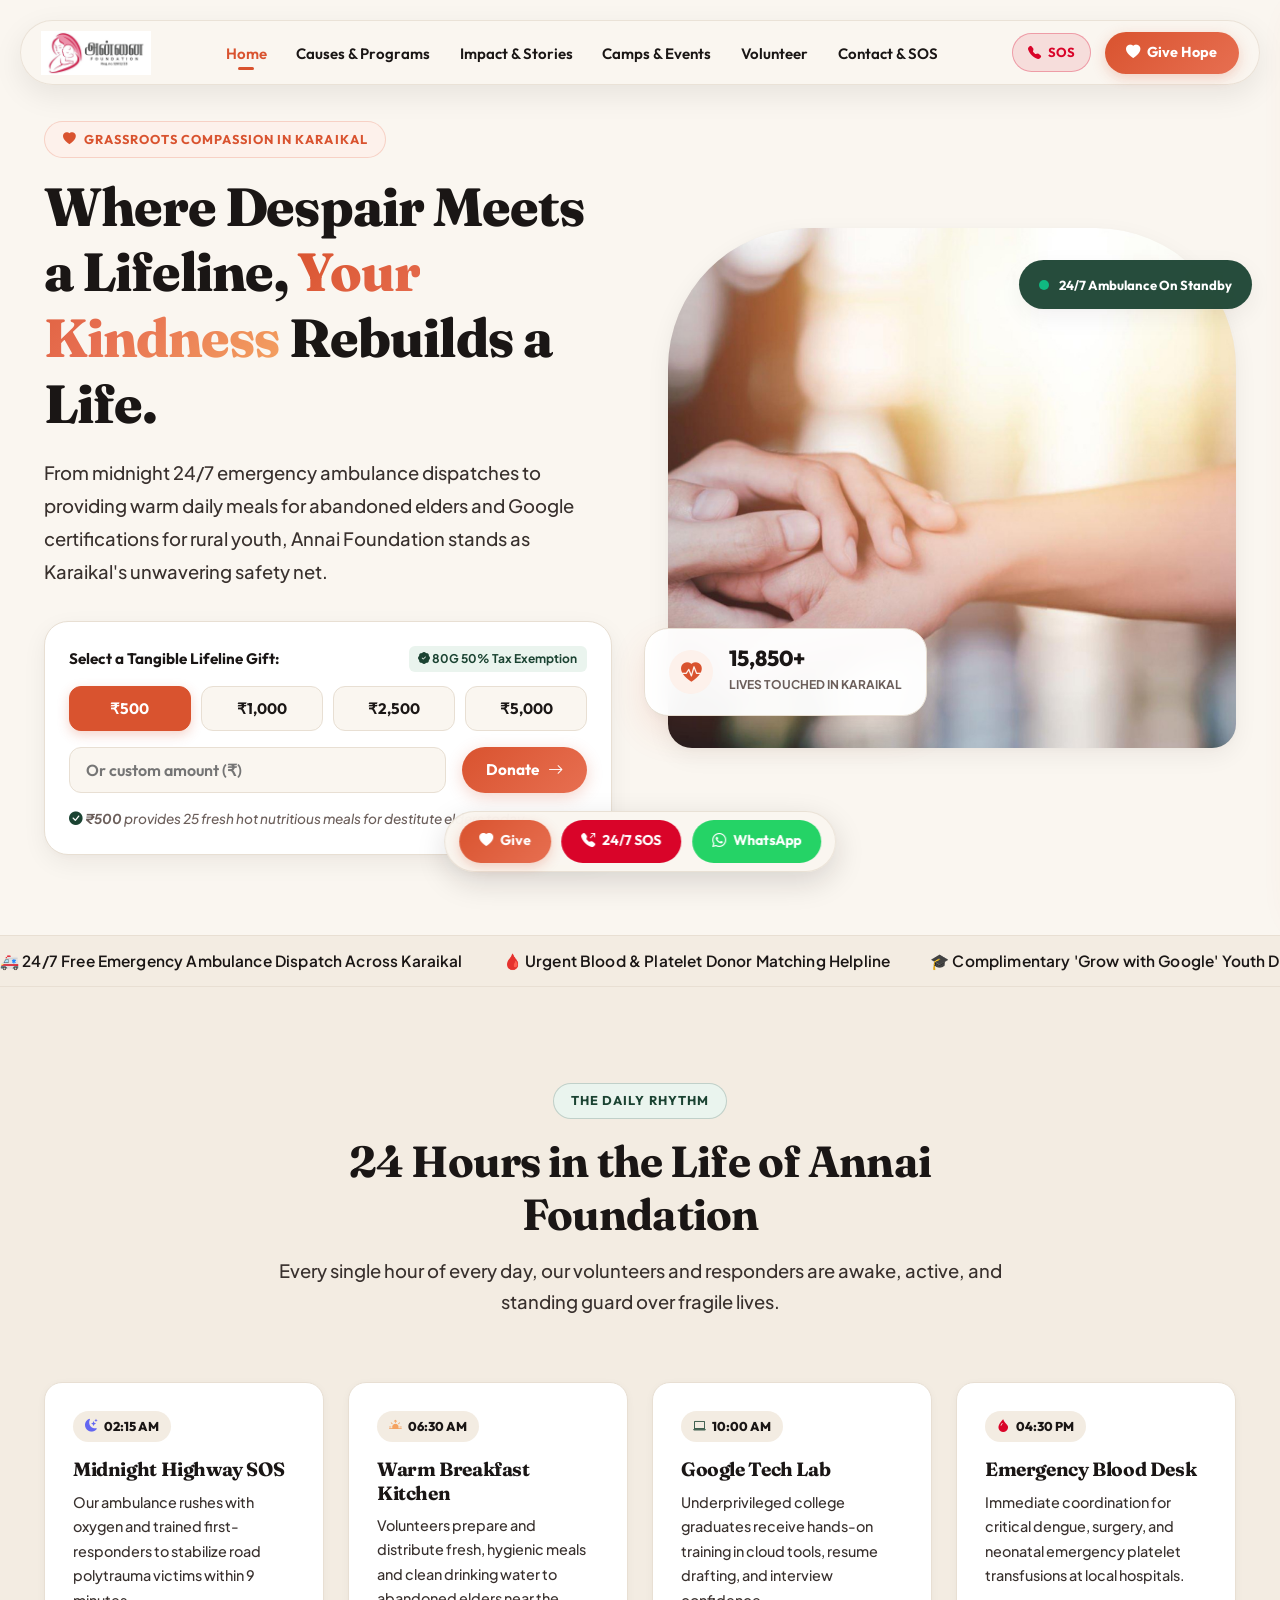
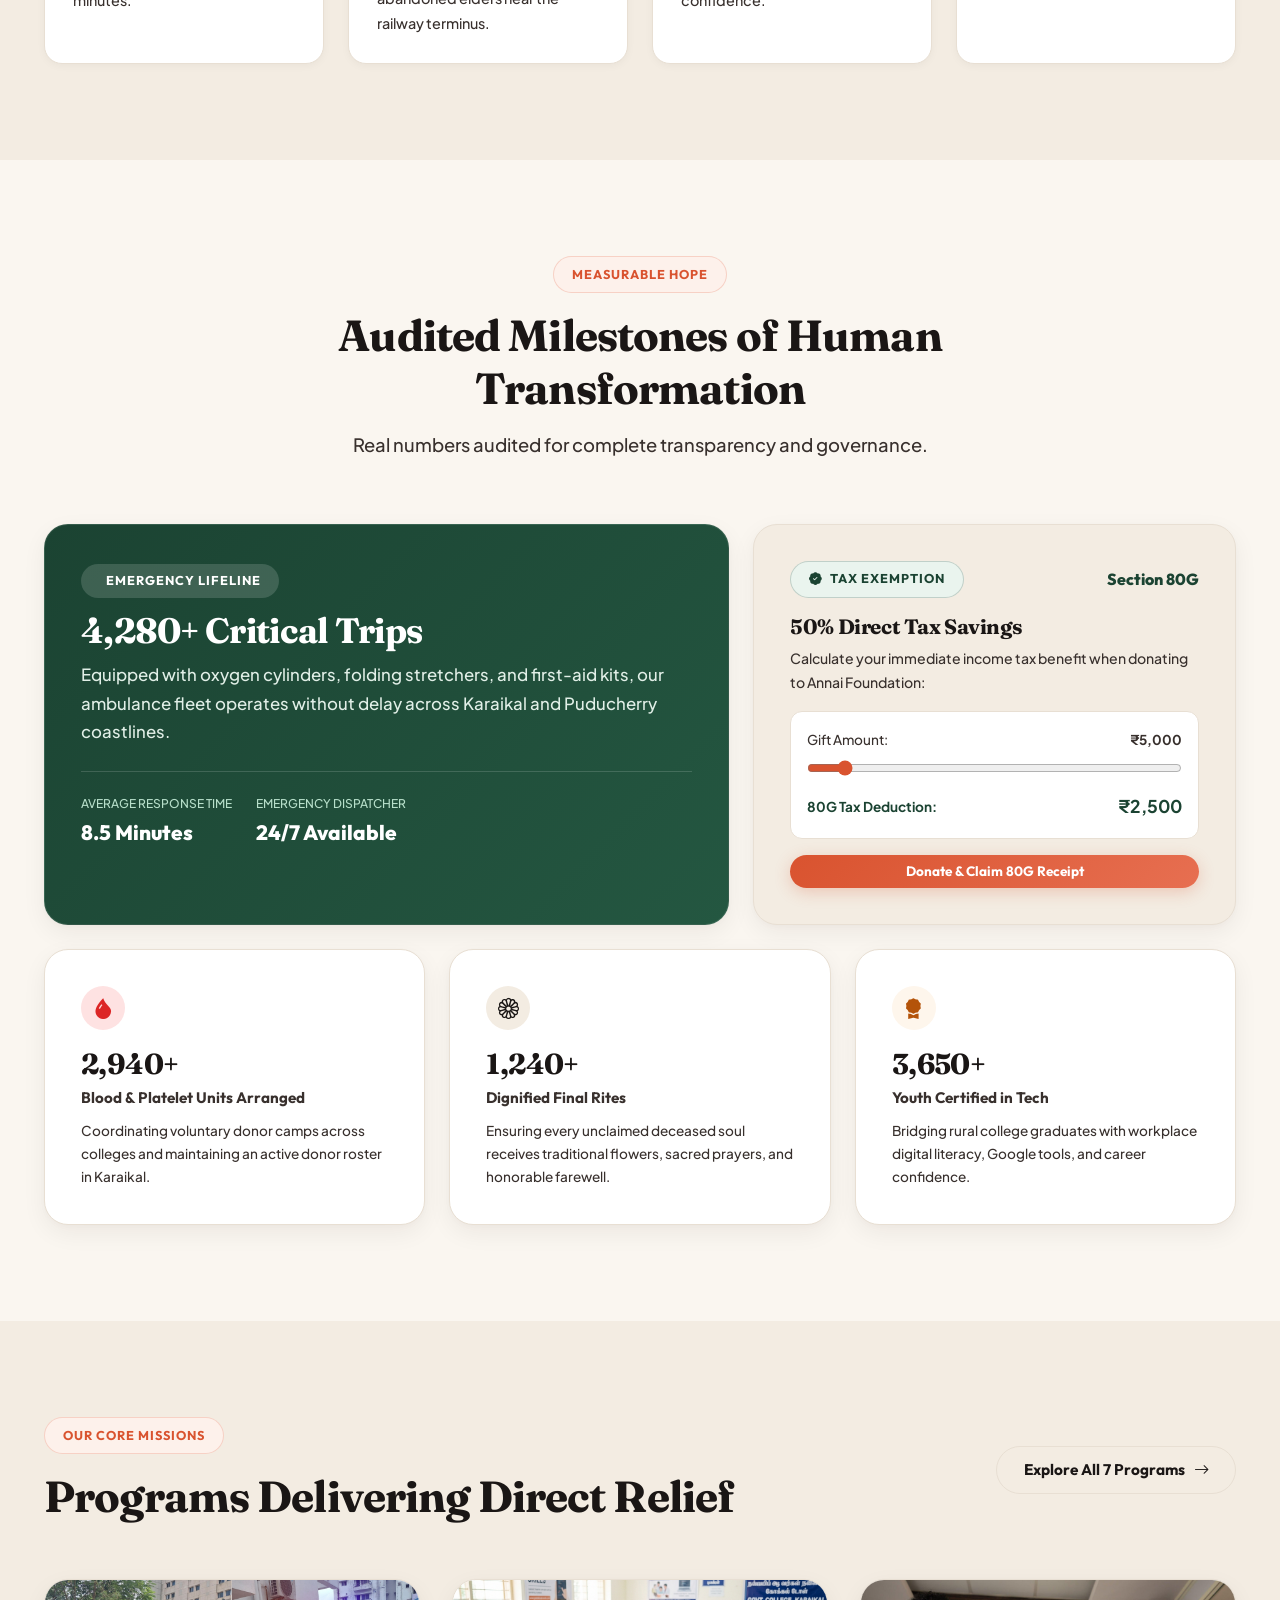
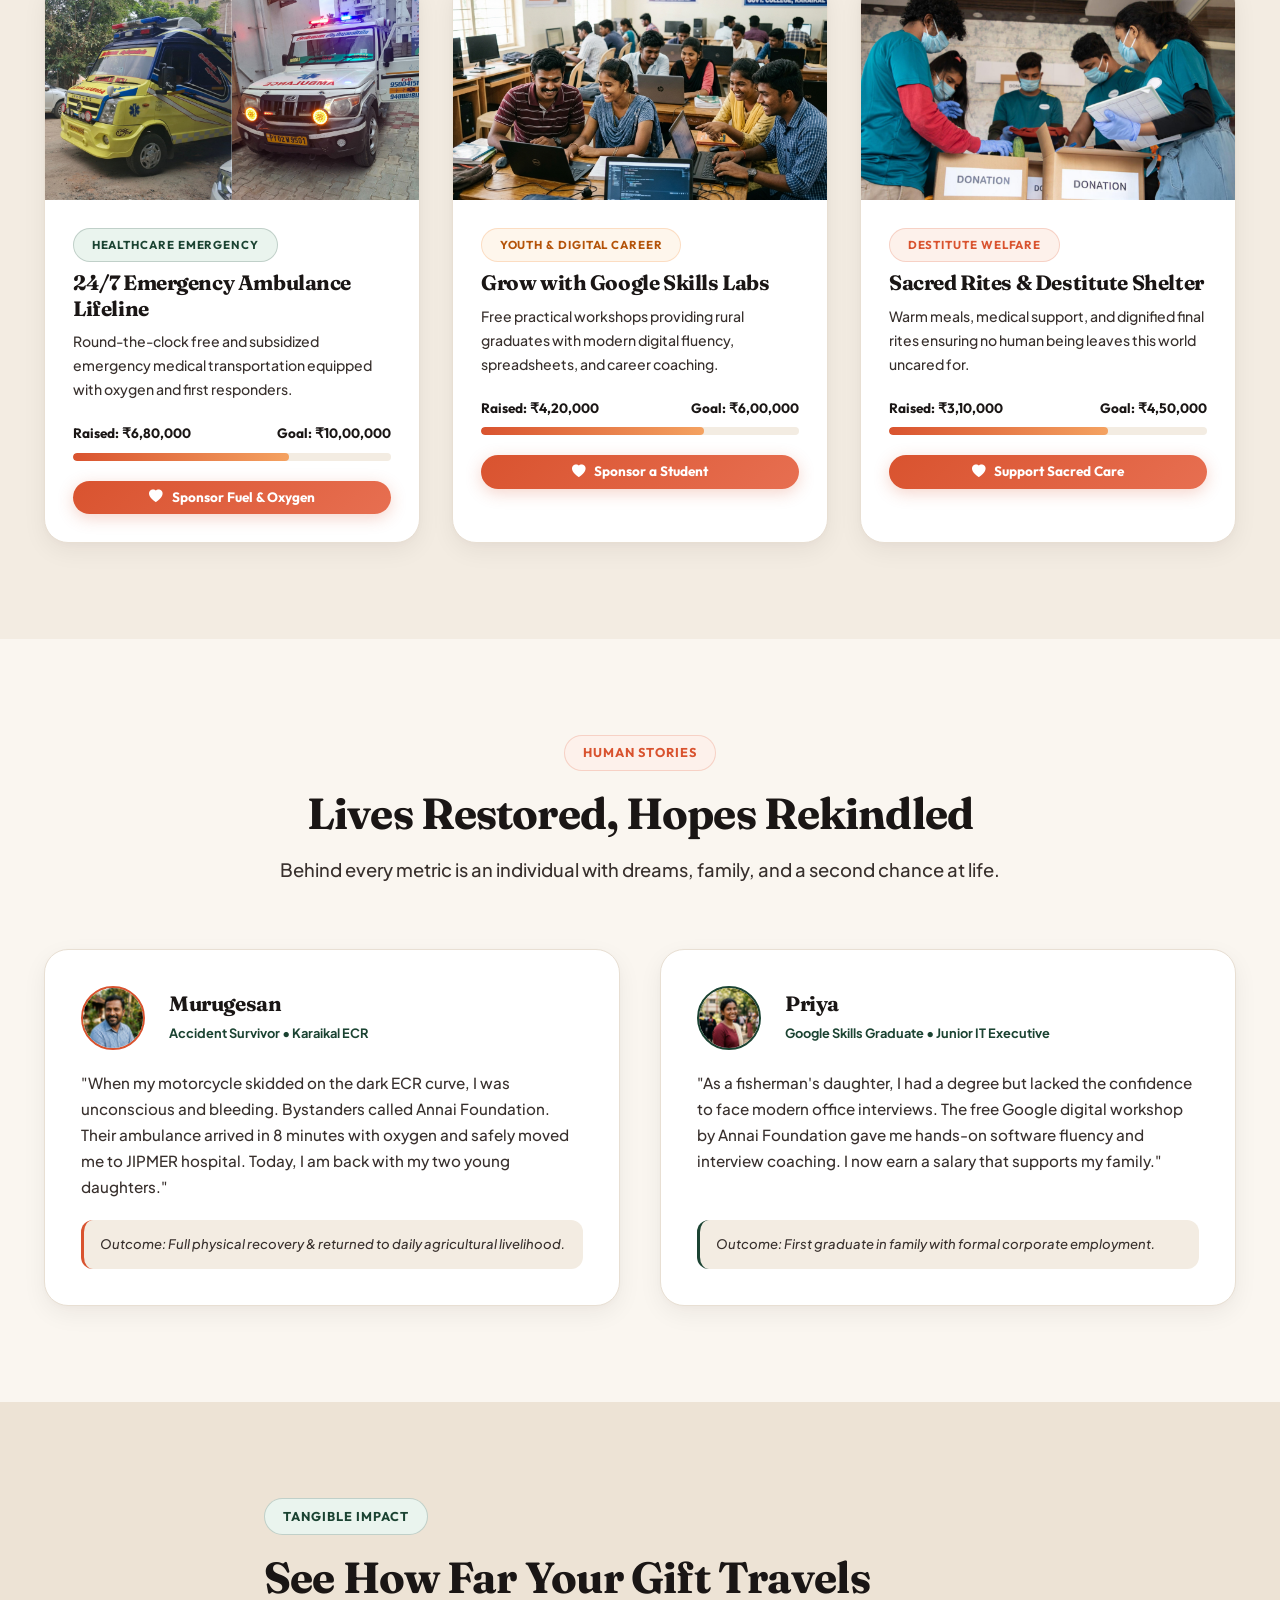
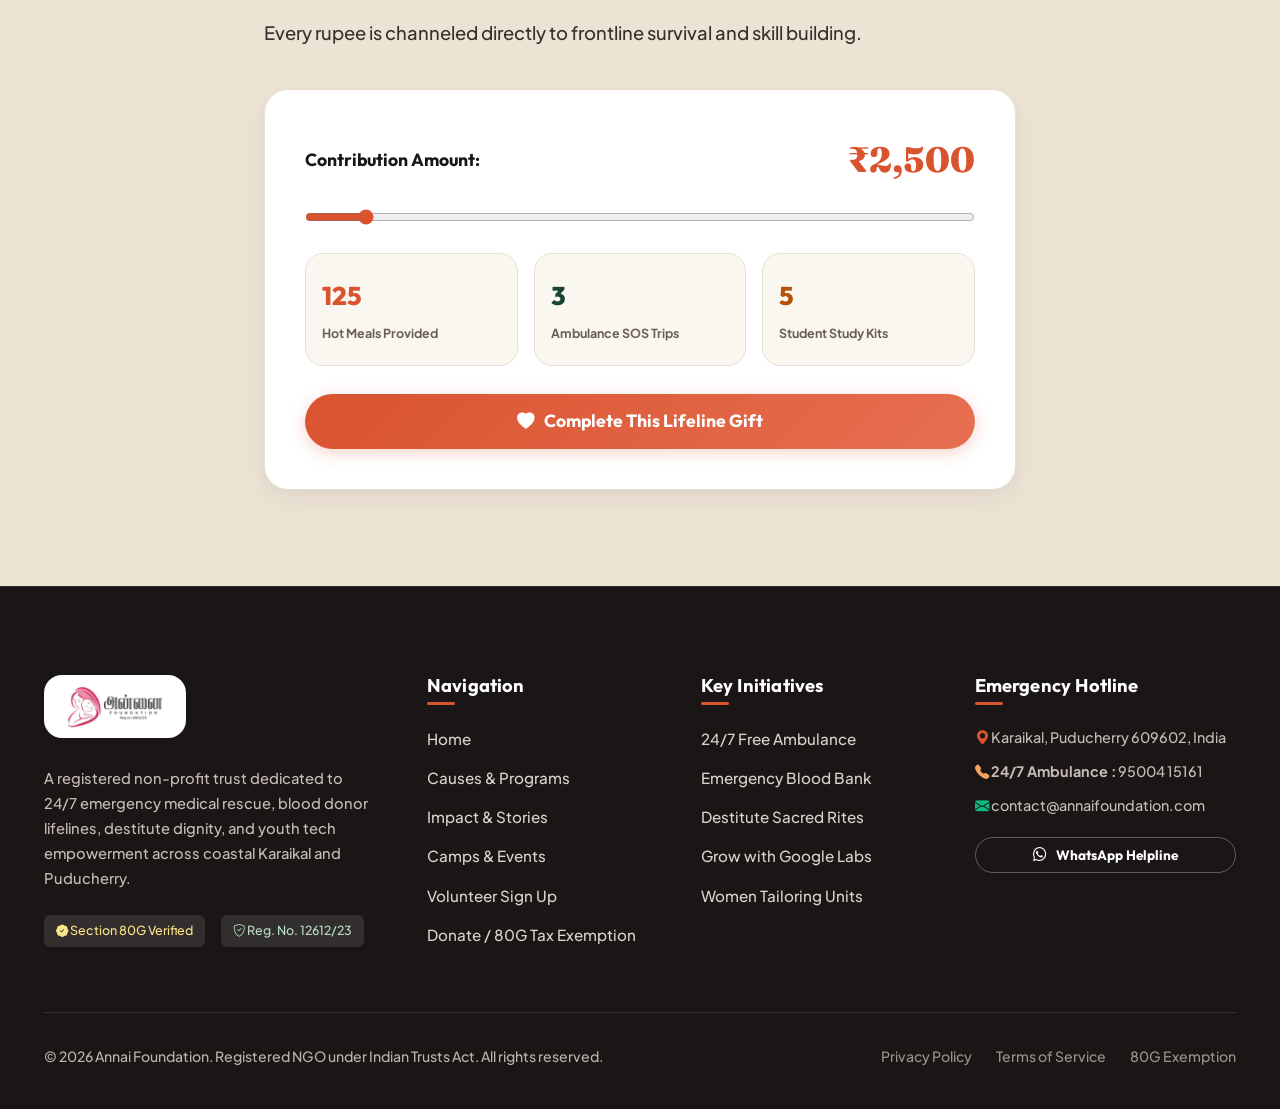
==== index.html @ 511ebdb5 "Responsive Website" ====
<!DOCTYPE html>
<html lang="en">
<head>
  <meta charset="UTF-8">
  <meta name="viewport" content="width=device-width, initial-scale=1.0">
  <title>Annai Foundation - When All Hope Fades, Your Kindness Becomes Their Miracle</title>
  <meta name="description" content="Annai Foundation is a grassroots NGO in Karaikal providing 24/7 free emergency ambulance, blood donor lifelines, dignified final rites for the destitute, and child education.">
  
  <!-- Favicon -->
  <link rel="icon" href="assets/images/logo-preloader.jpeg" type="image/jpeg">

  <!-- Bootstrap Icons -->
  <link rel="stylesheet" href="https://cdn.jsdelivr.net/npm/bootstrap-icons@1.11.3/font/bootstrap-icons.min.css">
  
  <!-- Custom Stylesheets -->
  <link rel="stylesheet" href="assets/css/style.css">
  <link rel="stylesheet" href="assets/css/animations.css">
</head>
<body>

  <!-- Floating Island Navigation Bar -->
  <div class="island-nav-wrapper">
    <nav class="island-navbar" id="mainIslandNav">
      <a href="index.html" class="brand-island">
        <img src="assets/images/annai-logo.jpeg" alt="Annai Foundation - Karaikal">
      </a>

      <!-- Desktop Nav Links -->
      <ul class="nav-links-island">
        <li><a href="index.html" class="nav-link-item active">Home</a></li>
        <li><a href="programs.html" class="nav-link-item">Causes & Programs</a></li>
        <li><a href="impact.html" class="nav-link-item">Impact & Stories</a></li>
        <li><a href="events.html" class="nav-link-item">Camps & Events</a></li>
        <li><a href="volunteer.html" class="nav-link-item">Volunteer</a></li>
        <li><a href="contact.html" class="nav-link-item">Contact & SOS</a></li>
      </ul>

      <!-- Action Items -->
      <div class="nav-actions-island">
        <a href="javascript:void(0)" class="sos-pill-btn" data-action="demo-call" title="24/7 Ambulance SOS Hotline">
          <i class="bi bi-telephone-fill"></i> <span>SOS</span>
        </a>
        <a href="donate.html" class="btn-island-donate">
          <i class="bi bi-heart-fill"></i> Give Hope
        </a>
        <button class="mobile-nav-toggle" id="mobileNavToggle" aria-label="Open Navigation">
          <i class="bi bi-list"></i>
        </button>
      </div>
    </nav>
  </div>

  <!-- Mobile Drawer Menu -->
  <div class="mobile-drawer-backdrop" id="drawerBackdrop"></div>
  <aside class="mobile-drawer-panel" id="drawerPanel">
    <div class="drawer-top">
      <div class="flex items-center gap-2">
        <img src="assets/images/logo-preloader.jpeg" alt="Annai Foundation" style="width: 38px; height: 38px; border-radius: 8px; object-fit: contain;">
        <div>
          <strong style="font-family: var(--font-heading); font-size: 1.15rem; display: block; color: var(--text-heading);">Annai Foundation</strong>
          <span style="font-size: 0.72rem; color: var(--text-muted);">Karaikal • Reg.no.12612/23</span>
        </div>
      </div>
      <button class="drawer-close-btn" id="drawerCloseBtn" aria-label="Close menu">&times;</button>
    </div>

    <ul class="drawer-links-list">
      <li><a href="index.html" class="drawer-link active"><i class="bi bi-house-door"></i> Home</a></li>
      <li><a href="programs.html" class="drawer-link"><i class="bi bi-grid-fill"></i> Causes & Programs</a></li>
      <li><a href="impact.html" class="drawer-link"><i class="bi bi-graph-up-arrow"></i> Impact & Stories</a></li>
      <li><a href="events.html" class="drawer-link"><i class="bi bi-calendar-event"></i> Camps & Events</a></li>
      <li><a href="volunteer.html" class="drawer-link"><i class="bi bi-people-fill"></i> Volunteer With Us</a></li>
      <li><a href="donate.html" class="drawer-link"><i class="bi bi-gift-fill"></i> Donate / 80G Tax Exemption</a></li>
      <li><a href="contact.html" class="drawer-link"><i class="bi bi-telephone-fill"></i> Contact & Emergency SOS</a></li>
    </ul>

    <div style="margin-top: auto; padding-top: 1.5rem; border-top: 1px solid var(--border-subtle);">
      <a href="javascript:void(0)" class="btn btn-secondary btn-sm" data-action="demo-call" style="width: 100%; margin-bottom: 0.75rem;">
        <i class="bi bi-telephone-fill"></i> 24/7 Ambulance SOS
      </a>
      <a href="donate.html" class="btn btn-primary btn-sm" style="width: 100%;">
        <i class="bi bi-heart-fill"></i> Make a Donation
      </a>
    </div>
  </aside>

  <!-- Magazine-Split Hero Section -->
  <section class="section" style="padding-top: 4.5rem; padding-bottom: 5rem;">
    <div class="container">
      <div class="grid grid-2" style="align-items: center; gap: 3.5rem;">
        
        <!-- Left Editorial Column -->
        <div class="reveal">
          <span class="badge-pill badge-terracotta">
            <span class="animate-pulse-heart"><i class="bi bi-heart-fill"></i></span> 
            Grassroots Compassion in Karaikal
          </span>
          <h1 style="margin-bottom: 1.25rem; font-size: clamp(2.3rem, 4.2vw, 3.7rem);">
            Where Despair Meets a Lifeline, <span class="text-gradient">Your Kindness</span> Rebuilds a Life.
          </h1>
          <p class="lead-text" style="margin-bottom: 2rem;">
            From midnight 24/7 emergency ambulance dispatches to providing warm daily meals for abandoned elders and Google certifications for rural youth, Annai Foundation stands as Karaikal's unwavering safety net.
          </p>

          <!-- Interactive Hero Giving Chips -->
          <div class="giving-chips-wrapper">
            <div class="flex-between items-center" style="margin-bottom: 0.85rem;">
              <strong style="font-family: var(--font-display); font-size: 0.95rem; color: var(--text-heading);">Select a Tangible Lifeline Gift:</strong>
              <span class="tax-badge" style="background: var(--secondary-light); color: var(--secondary); font-size: 0.75rem; font-weight: 700; padding: 0.2rem 0.6rem; border-radius: var(--radius-xs);">
                <i class="bi bi-patch-check-fill"></i> 80G 50% Tax Exemption
              </span>
            </div>

            <div class="giving-chips-grid">
              <button class="chip-btn active" data-amount="500">₹500</button>
              <button class="chip-btn" data-amount="1000">₹1,000</button>
              <button class="chip-btn" data-amount="2500">₹2,500</button>
              <button class="chip-btn" data-amount="5000">₹5,000</button>
            </div>

            <div class="flex gap-2 items-center">
              <input type="number" id="heroCustomAmount" class="custom-chip-input" placeholder="Or custom amount (₹)" style="margin-bottom: 0;">
              <button id="btnHeroDonateGo" class="btn btn-primary" style="white-space: nowrap; padding: 0.75rem 1.5rem;">
                Donate <i class="bi bi-arrow-right"></i>
              </button>
            </div>
            
            <div id="heroImpactDynamicText" style="margin-top: 0.85rem; font-size: 0.85rem; color: var(--text-muted); font-style: italic;">
              <i class="bi bi-check-circle-fill" style="color: var(--secondary);"></i> <strong>₹500</strong> provides 25 fresh hot nutritious meals for destitute elders today.
            </div>
          </div>
        </div>

        <!-- Right Arched Imagery Column -->
        <div class="reveal reveal-delay-1" style="position: relative;">
          <div class="arch-frame" style="height: 520px; width: 100%;">
            <img src="assets/images/original/banner-1.jpg" alt="Annai Foundation Community in Karaikal">
          </div>

          <!-- Floating Impact Card 1 -->
          <div class="animate-float" style="position: absolute; bottom: 2rem; left: -1.5rem; background: rgba(255, 255, 255, 0.96); backdrop-filter: blur(12px); border: 1px solid var(--border-subtle); padding: 1.15rem 1.5rem; border-radius: var(--radius-lg); box-shadow: var(--shadow-hover); display: flex; align-items: center; gap: 1rem;">
            <div style="width: 44px; height: 44px; border-radius: 50%; background: var(--primary-light); color: var(--primary); display: flex; align-items: center; justify-content: center; font-size: 1.3rem;">
              <i class="bi bi-heart-pulse-fill"></i>
            </div>
            <div>
              <div style="font-family: var(--font-display); font-size: 1.35rem; font-weight: 800; color: var(--text-heading); line-height: 1;">15,850+</div>
              <span style="font-size: 0.75rem; color: var(--text-muted); font-weight: 700; text-transform: uppercase;">Lives Touched in Karaikal</span>
            </div>
          </div>

          <!-- Floating Impact Card 2 -->
          <div class="animate-float-delay" style="position: absolute; top: 2rem; right: -1rem; background: rgba(27, 67, 50, 0.95); backdrop-filter: blur(12px); color: #FFFFFF; padding: 0.85rem 1.25rem; border-radius: var(--radius-full); box-shadow: var(--shadow-card); display: flex; align-items: center; gap: 0.65rem;">
            <span style="display: inline-block; width: 10px; height: 10px; border-radius: 50%; background: #10B981; animation: heartPulse 1.5s infinite;"></span>
            <span style="font-family: var(--font-display); font-size: 0.82rem; font-weight: 700;">24/7 Ambulance On Standby</span>
          </div>
        </div>

      </div>
    </div>
  </section>

  <!-- Live Marquee Ticker -->
  <div class="ticker-marquee-track">
    <div class="ticker-marquee-content">
      <span>🚑 24/7 Free Emergency Ambulance Dispatch Across Karaikal</span>
      <span>🩸 Urgent Blood & Platelet Donor Matching Helpline</span>
      <span>🎓 Complimentary 'Grow with Google' Youth Digital Certifications</span>
      <span>🍲 Daily Fresh Nutrition & Food Relief for Destitute Elders</span>
      <span>🕊️ Dignified Sacred Last Rites for Unknown Homeless Departed</span>
      <span>📜 100% Tax Deductible under Section 80G (Reg. No. 12612/23)</span>
    </div>
    <div class="ticker-marquee-content" aria-hidden="true">
      <span>🚑 24/7 Free Emergency Ambulance Dispatch Across Karaikal</span>
      <span>🩸 Urgent Blood & Platelet Donor Matching Helpline</span>
      <span>🎓 Complimentary 'Grow with Google' Youth Digital Certifications</span>
      <span>🍲 Daily Fresh Nutrition & Food Relief for Destitute Elders</span>
      <span>🕊️ Dignified Sacred Last Rites for Unknown Homeless Departed</span>
      <span>📜 100% Tax Deductible under Section 80G (Reg. No. 12612/23)</span>
    </div>
  </div>

  <!-- "24 Hours of Lifeline in Karaikal" Timeline Section -->
  <section class="section section-bg-subtle">
    <div class="container">
      <div class="section-header reveal">
        <span class="badge-pill badge-evergreen">The Daily Rhythm</span>
        <h2 class="section-title">24 Hours in the Life of Annai Foundation</h2>
        <p class="section-subtitle">Every single hour of every day, our volunteers and responders are awake, active, and standing guard over fragile lives.</p>
      </div>

      <div class="timeline-24h-grid">
        <!-- 02:15 AM -->
        <div class="timeline-step-card reveal">
          <div class="time-badge-pill"><i class="bi bi-moon-stars-fill" style="color: #6366F1;"></i> 02:15 AM</div>
          <h3 style="font-size: 1.2rem; margin-bottom: 0.5rem;">Midnight Highway SOS</h3>
          <p style="font-size: 0.9rem; color: var(--text-body); margin-bottom: 0;">
            Our ambulance rushes with oxygen and trained first-responders to stabilize road polytrauma victims within 9 minutes.
          </p>
        </div>

        <!-- 06:30 AM -->
        <div class="timeline-step-card reveal reveal-delay-1">
          <div class="time-badge-pill"><i class="bi bi-sunrise-fill" style="color: var(--accent-gold);"></i> 06:30 AM</div>
          <h3 style="font-size: 1.2rem; margin-bottom: 0.5rem;">Warm Breakfast Kitchen</h3>
          <p style="font-size: 0.9rem; color: var(--text-body); margin-bottom: 0;">
            Volunteers prepare and distribute fresh, hygienic meals and clean drinking water to abandoned elders near the railway terminus.
          </p>
        </div>

        <!-- 10:00 AM -->
        <div class="timeline-step-card reveal reveal-delay-2">
          <div class="time-badge-pill"><i class="bi bi-laptop" style="color: var(--secondary);"></i> 10:00 AM</div>
          <h3 style="font-size: 1.2rem; margin-bottom: 0.5rem;">Google Tech Lab</h3>
          <p style="font-size: 0.9rem; color: var(--text-body); margin-bottom: 0;">
            Underprivileged college graduates receive hands-on training in cloud tools, resume drafting, and interview confidence.
          </p>
        </div>

        <!-- 04:30 PM -->
        <div class="timeline-step-card reveal reveal-delay-3">
          <div class="time-badge-pill"><i class="bi bi-droplet-fill" style="color: var(--accent-red);"></i> 04:30 PM</div>
          <h3 style="font-size: 1.2rem; margin-bottom: 0.5rem;">Emergency Blood Desk</h3>
          <p style="font-size: 0.9rem; color: var(--text-body); margin-bottom: 0;">
            Immediate coordination for critical dengue, surgery, and neonatal emergency platelet transfusions at local hospitals.
          </p>
        </div>
      </div>
    </div>
  </section>

  <!-- Asymmetric Bento Impact Showcase -->
  <section class="section">
    <div class="container">
      <div class="section-header reveal">
        <span class="badge-pill badge-terracotta">Measurable Hope</span>
        <h2 class="section-title">Audited Milestones of Human Transformation</h2>
        <p class="section-subtitle">Real numbers audited for complete transparency and governance.</p>
      </div>

      <div class="bento-grid">
        <!-- Bento 1: Ambulance Mega Card (Col 7) -->
        <div class="bento-card bento-col-7 bento-evergreen reveal">
          <span class="badge-pill" style="background: rgba(255,255,255,0.15); color: #FFFFFF; border: none; margin-bottom: 0.75rem;">
            <i class="bi bi-ambulance"></i> Emergency Lifeline
          </span>
          <h3 style="font-size: 2.2rem; margin-bottom: 0.5rem;">4,280+ Critical Trips</h3>
          <p style="font-size: 1.05rem; line-height: 1.7; margin-bottom: 1.5rem;">
            Equipped with oxygen cylinders, folding stretchers, and first-aid kits, our ambulance fleet operates without delay across Karaikal and Puducherry coastlines.
          </p>
          <div class="flex gap-3 flex-wrap" style="border-top: 1px solid rgba(255, 255, 255, 0.15); padding-top: 1rem;">
            <div>
              <span style="font-size: 0.75rem; color: #B7DFCA; text-transform: uppercase;">Average Response Time</span>
              <div style="font-family: var(--font-display); font-size: 1.3rem; font-weight: 800;">8.5 Minutes</div>
            </div>
            <div>
              <span style="font-size: 0.75rem; color: #B7DFCA; text-transform: uppercase;">Emergency Dispatcher</span>
              <div style="font-family: var(--font-display); font-size: 1.3rem; font-weight: 800;">24/7 Available</div>
            </div>
          </div>
        </div>

        <!-- Bento 2: 80G Tax Savings Interactive Card (Col 5) -->
        <div class="bento-card bento-col-5 bento-almond reveal reveal-delay-1">
          <div class="flex-between items-center" style="margin-bottom: 1rem;">
            <span class="badge-pill badge-evergreen" style="margin-bottom: 0;"><i class="bi bi-patch-check-fill"></i> Tax Exemption</span>
            <span style="font-family: var(--font-display); font-weight: 800; color: var(--secondary);">Section 80G</span>
          </div>
          <h4 style="font-size: 1.3rem; margin-bottom: 0.5rem;">50% Direct Tax Savings</h4>
          <p style="font-size: 0.88rem; color: var(--text-body); margin-bottom: 1rem;">
            Calculate your immediate income tax benefit when donating to Annai Foundation:
          </p>
          
          <div style="background: var(--bg-surface); padding: 1rem; border-radius: var(--radius-sm); border: 1px solid var(--border-subtle); margin-bottom: 1rem;">
            <div class="flex-between items-center" style="font-size: 0.85rem; margin-bottom: 0.35rem;">
              <span>Gift Amount:</span>
              <strong id="bentoCalcInputText">₹5,000</strong>
            </div>
            <input type="range" id="bentoTaxRange" min="1000" max="50000" step="1000" value="5000" style="width: 100%; accent-color: var(--primary);">
            <div class="flex-between items-center" style="font-size: 0.85rem; margin-top: 0.5rem; color: var(--secondary); font-weight: 700;">
              <span>80G Tax Deduction:</span>
              <span id="bentoTaxDeductText" style="font-size: 1.1rem;">₹2,500</span>
            </div>
          </div>
          <a href="donate.html" class="btn btn-primary btn-sm" style="width: 100%;">
            Donate & Claim 80G Receipt
          </a>
        </div>

        <!-- Bento 3: Blood Network (Col 4) -->
        <div class="bento-card bento-col-4 reveal">
          <div style="width: 44px; height: 44px; border-radius: 50%; background: #FEE2E2; color: #DC2626; display: flex; align-items: center; justify-content: center; font-size: 1.3rem; margin-bottom: 1rem;">
            <i class="bi bi-droplet-fill"></i>
          </div>
          <h4 style="font-size: 1.8rem; margin-bottom: 0.25rem;">2,940+</h4>
          <strong style="display: block; font-family: var(--font-display); font-size: 0.95rem; margin-bottom: 0.5rem;">Blood & Platelet Units Arranged</strong>
          <p style="font-size: 0.85rem; color: var(--text-body); margin-bottom: 0;">
            Coordinating voluntary donor camps across colleges and maintaining an active donor roster in Karaikal.
          </p>
        </div>

        <!-- Bento 4: Destitute Dignity (Col 4) -->
        <div class="bento-card bento-col-4 reveal reveal-delay-1">
          <div style="width: 44px; height: 44px; border-radius: 50%; background: var(--bg-subtle); color: var(--text-heading); display: flex; align-items: center; justify-content: center; font-size: 1.3rem; margin-bottom: 1rem;">
            <i class="bi bi-flower1"></i>
          </div>
          <h4 style="font-size: 1.8rem; margin-bottom: 0.25rem;">1,240+</h4>
          <strong style="display: block; font-family: var(--font-display); font-size: 0.95rem; margin-bottom: 0.5rem;">Dignified Final Rites</strong>
          <p style="font-size: 0.85rem; color: var(--text-body); margin-bottom: 0;">
            Ensuring every unclaimed deceased soul receives traditional flowers, sacred prayers, and honorable farewell.
          </p>
        </div>

        <!-- Bento 5: Google Digital Skills (Col 4) -->
        <div class="bento-card bento-col-4 reveal reveal-delay-2">
          <div style="width: 44px; height: 44px; border-radius: 50%; background: var(--accent-gold-light); color: #B45309; display: flex; align-items: center; justify-content: center; font-size: 1.3rem; margin-bottom: 1rem;">
            <i class="bi bi-award-fill"></i>
          </div>
          <h4 style="font-size: 1.8rem; margin-bottom: 0.25rem;">3,650+</h4>
          <strong style="display: block; font-family: var(--font-display); font-size: 0.95rem; margin-bottom: 0.5rem;">Youth Certified in Tech</strong>
          <p style="font-size: 0.85rem; color: var(--text-body); margin-bottom: 0;">
            Bridging rural college graduates with workplace digital literacy, Google tools, and career confidence.
          </p>
        </div>

      </div>
    </div>
  </section>

  <!-- Featured Causes & Programs Grid -->
  <section class="section section-bg-subtle">
    <div class="container">
      <div class="flex-between items-center flex-wrap gap-2" style="margin-bottom: 3.5rem;">
        <div>
          <span class="badge-pill badge-terracotta">Our Core Missions</span>
          <h2 class="section-title" style="margin-bottom: 0;">Programs Delivering Direct Relief</h2>
        </div>
        <a href="programs.html" class="btn btn-outline">
          Explore All 7 Programs <i class="bi bi-arrow-right"></i>
        </a>
      </div>

      <div class="grid grid-3">
        <!-- Cause 1 -->
        <div class="bento-card reveal" style="padding: 0;">
          <div style="height: 220px; overflow: hidden;">
            <img src="assets/images/original/Emergency-Ambulance-Service.png" alt="24/7 Ambulance" style="width: 100%; height: 100%; object-fit: cover;">
          </div>
          <div style="padding: 1.75rem;">
            <span class="badge-pill badge-evergreen" style="font-size: 0.72rem; margin-bottom: 0.5rem;">Healthcare Emergency</span>
            <h3 style="font-size: 1.3rem; margin-bottom: 0.6rem;">24/7 Emergency Ambulance Lifeline</h3>
            <p style="font-size: 0.88rem; color: var(--text-body); margin-bottom: 1rem;">
              Round-the-clock free and subsidized emergency medical transportation equipped with oxygen and first responders.
            </p>
            <div class="progress-container">
              <div class="progress-header">
                <span>Raised: ₹6,80,000</span>
                <span>Goal: ₹10,00,000</span>
              </div>
              <div class="progress-track"><div class="progress-fill" style="width: 68%;"></div></div>
            </div>
            <a href="donate.html?cause=ambulance" class="btn btn-primary btn-sm" style="width: 100%;">
              <i class="bi bi-heart-fill"></i> Sponsor Fuel & Oxygen
            </a>
          </div>
        </div>

        <!-- Cause 2 -->
        <div class="bento-card reveal reveal-delay-1" style="padding: 0;">
          <div style="height: 220px; overflow: hidden;">
            <img src="assets/images/google-skills-lab.jpg" alt="South Indian Students at Google Skills Lab" style="width: 100%; height: 100%; object-fit: cover;">
          </div>
          <div style="padding: 1.75rem;">
            <span class="badge-pill badge-saffron" style="font-size: 0.72rem; margin-bottom: 0.5rem;">Youth & Digital Career</span>
            <h3 style="font-size: 1.3rem; margin-bottom: 0.6rem;">Grow with Google Skills Labs</h3>
            <p style="font-size: 0.88rem; color: var(--text-body); margin-bottom: 1rem;">
              Free practical workshops providing rural graduates with modern digital fluency, spreadsheets, and career coaching.
            </p>
            <div class="progress-container">
              <div class="progress-header">
                <span>Raised: ₹4,20,000</span>
                <span>Goal: ₹6,00,000</span>
              </div>
              <div class="progress-track"><div class="progress-fill" style="width: 70%;"></div></div>
            </div>
            <a href="donate.html?cause=google-skills" class="btn btn-primary btn-sm" style="width: 100%;">
              <i class="bi bi-heart-fill"></i> Sponsor a Student
            </a>
          </div>
        </div>

        <!-- Cause 3 -->
        <div class="bento-card reveal reveal-delay-2" style="padding: 0;">
          <div style="height: 220px; overflow: hidden;">
            <img src="assets/images/original/Social-Welfare.png" alt="Destitute Care" style="width: 100%; height: 100%; object-fit: cover;">
          </div>
          <div style="padding: 1.75rem;">
            <span class="badge-pill badge-terracotta" style="font-size: 0.72rem; margin-bottom: 0.5rem;">Destitute Welfare</span>
            <h3 style="font-size: 1.3rem; margin-bottom: 0.6rem;">Sacred Rites & Destitute Shelter</h3>
            <p style="font-size: 0.88rem; color: var(--text-body); margin-bottom: 1rem;">
              Warm meals, medical support, and dignified final rites ensuring no human being leaves this world uncared for.
            </p>
            <div class="progress-container">
              <div class="progress-header">
                <span>Raised: ₹3,10,000</span>
                <span>Goal: ₹4,50,000</span>
              </div>
              <div class="progress-track"><div class="progress-fill" style="width: 69%;"></div></div>
            </div>
            <a href="donate.html?cause=destitute-rites" class="btn btn-primary btn-sm" style="width: 100%;">
              <i class="bi bi-heart-fill"></i> Support Sacred Care
            </a>
          </div>
        </div>
      </div>
    </div>
  </section>

  <!-- Real Transformation Stories -->
  <section class="section">
    <div class="container">
      <div class="section-header reveal">
        <span class="badge-pill badge-terracotta">Human Stories</span>
        <h2 class="section-title">Lives Restored, Hopes Rekindled</h2>
        <p class="section-subtitle">Behind every metric is an individual with dreams, family, and a second chance at life.</p>
      </div>

      <div class="grid grid-2" style="gap: 2.5rem; align-items: stretch;">
        <!-- Story 1: Murugesan -->
        <div class="bento-card reveal" style="display: flex; flex-direction: column;">
          <div class="flex items-center gap-3" style="margin-bottom: 1.25rem;">
            <img src="assets/images/murugesan-profile.jpg" alt="Murugesan" style="width: 64px; height: 64px; border-radius: 50%; object-fit: cover; border: 2px solid var(--primary);">
            <div>
              <h3 style="font-size: 1.3rem; margin-bottom: 0.1rem;">Murugesan</h3>
              <span style="font-size: 0.8rem; color: var(--secondary); font-weight: 700;">Accident Survivor • Karaikal ECR</span>
            </div>
          </div>
          <p style="font-size: 0.95rem; line-height: 1.7; flex: 1; margin-bottom: 1.25rem;">
            "When my motorcycle skidded on the dark ECR curve, I was unconscious and bleeding. Bystanders called Annai Foundation. Their ambulance arrived in 8 minutes with oxygen and safely moved me to JIPMER hospital. Today, I am back with my two young daughters."
          </p>
          <div style="background: var(--bg-subtle); padding: 0.85rem 1rem; border-radius: var(--radius-sm); font-size: 0.82rem; font-style: italic; border-left: 3px solid var(--primary);">
            Outcome: Full physical recovery & returned to daily agricultural livelihood.
          </div>
        </div>

        <!-- Story 2: Priya -->
        <div class="bento-card reveal reveal-delay-1" style="display: flex; flex-direction: column;">
          <div class="flex items-center gap-3" style="margin-bottom: 1.25rem;">
            <img src="assets/images/priya-profile.jpg" alt="Priya" style="width: 64px; height: 64px; border-radius: 50%; object-fit: cover; border: 2px solid var(--secondary);">
            <div>
              <h3 style="font-size: 1.3rem; margin-bottom: 0.1rem;">Priya</h3>
              <span style="font-size: 0.8rem; color: var(--secondary); font-weight: 700;">Google Skills Graduate • Junior IT Executive</span>
            </div>
          </div>
          <p style="font-size: 0.95rem; line-height: 1.7; flex: 1; margin-bottom: 1.25rem;">
            "As a fisherman's daughter, I had a degree but lacked the confidence to face modern office interviews. The free Google digital workshop by Annai Foundation gave me hands-on software fluency and interview coaching. I now earn a salary that supports my family."
          </p>
          <div style="background: var(--bg-subtle); padding: 0.85rem 1rem; border-radius: var(--radius-sm); font-size: 0.82rem; font-style: italic; border-left: 3px solid var(--secondary);">
            Outcome: First graduate in family with formal corporate employment.
          </div>
        </div>
      </div>
    </div>
  </section>

  <!-- Interactive Impact Outcome Studio -->
  <section class="section section-bg-sand">
    <div class="container text-center" style="max-width: 800px;">
      <span class="badge-pill badge-evergreen">Tangible Impact</span>
      <h2 class="section-title">See How Far Your Gift Travels</h2>
      <p class="section-subtitle" style="margin-bottom: 2.5rem;">Every rupee is channeled directly to frontline survival and skill building.</p>

      <div class="bento-card" style="text-align: left; padding: 2.5rem;">
        <div class="flex-between items-center" style="margin-bottom: 0.75rem;">
          <span style="font-family: var(--font-display); font-weight: 700; font-size: 1.1rem; color: var(--text-heading);">Contribution Amount:</span>
          <span id="studioAmountDisplay" style="font-family: var(--font-heading); font-size: 2.2rem; font-weight: 800; color: var(--primary);">₹2,500</span>
        </div>

        <input type="range" id="studioRange" min="500" max="25000" step="500" value="2500" style="width: 100%; height: 8px; accent-color: var(--primary); margin-bottom: 2rem;">

        <div class="grid grid-3 text-center" style="gap: 1rem; margin-bottom: 1.75rem;">
          <div style="background: var(--bg-canvas); padding: 1.25rem 1rem; border-radius: var(--radius-md); border: 1px solid var(--border-subtle);">
            <div id="studioMealsVal" style="font-family: var(--font-display); font-size: 1.6rem; font-weight: 800; color: var(--primary);">125</div>
            <span style="font-size: 0.78rem; color: var(--text-muted); font-weight: 700;">Hot Meals Provided</span>
          </div>
          <div style="background: var(--bg-canvas); padding: 1.25rem 1rem; border-radius: var(--radius-md); border: 1px solid var(--border-subtle);">
            <div id="studioFuelVal" style="font-family: var(--font-display); font-size: 1.6rem; font-weight: 800; color: var(--secondary);">3</div>
            <span style="font-size: 0.78rem; color: var(--text-muted); font-weight: 700;">Ambulance SOS Trips</span>
          </div>
          <div style="background: var(--bg-canvas); padding: 1.25rem 1rem; border-radius: var(--radius-md); border: 1px solid var(--border-subtle);">
            <div id="studioKitsVal" style="font-family: var(--font-display); font-size: 1.6rem; font-weight: 800; color: #B45309;">5</div>
            <span style="font-size: 0.78rem; color: var(--text-muted); font-weight: 700;">Student Study Kits</span>
          </div>
        </div>

        <a href="donate.html?amount=2500" id="btnStudioDonate" class="btn btn-primary btn-lg" style="width: 100%;">
          <i class="bi bi-heart-fill"></i> Complete This Lifeline Gift
        </a>
      </div>
    </div>
  </section>

  <!-- Editorial Sanctuary Footer -->
  <footer class="editorial-footer">
    <div class="container">
      <div class="footer-top-grid">
        <!-- Col 1: Brand Manifesto -->
        <div>
          <div class="footer-logo-card">
            <img src="assets/images/annai-logo.jpeg" alt="Annai Foundation">
          </div>
          <p style="font-size: 0.92rem; line-height: 1.7; color: #C7BCB7; margin-bottom: 1.5rem;">
            A registered non-profit trust dedicated to 24/7 emergency medical rescue, blood donor lifelines, destitute dignity, and youth tech empowerment across coastal Karaikal and Puducherry.
          </p>
          <div class="flex gap-2">
            <span class="tax-badge" style="background: rgba(255,255,255,0.1); color: #FDE68A; padding: 0.35rem 0.75rem; font-size: 0.78rem; border-radius: var(--radius-xs);">
              <i class="bi bi-patch-check-fill"></i> Section 80G Verified
            </span>
            <span class="tax-badge" style="background: rgba(255,255,255,0.1); color: #B7DFCA; padding: 0.35rem 0.75rem; font-size: 0.78rem; border-radius: var(--radius-xs);">
              <i class="bi bi-shield-check"></i> Reg. No. 12612/23
            </span>
          </div>
        </div>

        <!-- Col 2: Quick Links -->
        <div>
          <h4 class="footer-heading">Navigation</h4>
          <ul class="footer-nav-list">
            <li><a href="index.html">Home</a></li>
            <li><a href="programs.html">Causes & Programs</a></li>
            <li><a href="impact.html">Impact & Stories</a></li>
            <li><a href="events.html">Camps & Events</a></li>
            <li><a href="volunteer.html">Volunteer Sign Up</a></li>
            <li><a href="donate.html">Donate / 80G Tax Exemption</a></li>
          </ul>
        </div>

        <!-- Col 3: Core Programs -->
        <div>
          <h4 class="footer-heading">Key Initiatives</h4>
          <ul class="footer-nav-list">
            <li><a href="programs.html?cat=Healthcare">24/7 Free Ambulance</a></li>
            <li><a href="programs.html?cat=Healthcare">Emergency Blood Bank</a></li>
            <li><a href="programs.html?cat=Humanitarian">Destitute Sacred Rites</a></li>
            <li><a href="programs.html?cat=Education">Grow with Google Labs</a></li>
            <li><a href="programs.html?cat=Livelihood">Women Tailoring Units</a></li>
          </ul>
        </div>

        <!-- Col 4: Emergency Contacts -->
        <div>
          <h4 class="footer-heading">Emergency Hotline</h4>
          <p style="font-size: 0.9rem; color: #C7BCB7; margin-bottom: 0.6rem;">
            <i class="bi bi-geo-alt-fill" style="color: var(--primary);"></i> Karaikal, Puducherry 609602, India
          </p>
          <p style="font-size: 0.9rem; color: #C7BCB7; margin-bottom: 0.6rem;">
            <i class="bi bi-telephone-fill" style="color: var(--accent-gold);"></i> <strong>24/7 Ambulance :</strong> 95004 15161
          </p>
          <p style="font-size: 0.9rem; color: #C7BCB7; margin-bottom: 1.25rem;">
            <i class="bi bi-envelope-fill" style="color: #10B981;"></i> contact@annaifoundation.com
          </p>
          <a href="javascript:void(0)" class="btn btn-outline-white btn-sm" data-action="demo-whatsapp" style="width: 100%;">
            <i class="bi bi-whatsapp"></i> WhatsApp Helpline
          </a>
        </div>
      </div>

      <div class="footer-bottom-bar">
        <div>&copy; 2026 Annai Foundation. Registered NGO under Indian Trusts Act. All rights reserved.</div>
        <div class="flex gap-3">
          <a href="contact.html" style="color: #9E918C;">Privacy Policy</a>
          <a href="contact.html" style="color: #9E918C;">Terms of Service</a>
          <a href="donate.html" style="color: #9E918C;">80G Exemption</a>
        </div>
      </div>
    </div>
  </footer>

  <!-- Floating Quick Action Dock -->
  <aside class="floating-dock-pill" aria-label="Quick Actions">
    <a href="donate.html" class="dock-pill-btn dock-pill-donate">
      <i class="bi bi-heart-fill"></i> <span>Give</span>
    </a>
    <a href="javascript:void(0)" class="dock-pill-btn dock-pill-emergency" data-action="demo-call">
      <i class="bi bi-telephone-outbound-fill"></i> <span>24/7 SOS</span>
    </a>
    <a href="javascript:void(0)" class="dock-pill-btn dock-pill-whatsapp" data-action="demo-whatsapp">
      <i class="bi bi-whatsapp"></i> <span>WhatsApp</span>
    </a>
  </aside>

  <!-- JavaScript Modules -->
  <script src="assets/js/data.js"></script>
  <script src="assets/js/main.js"></script>
</body>
</html>
---- assets/css/style.css ----
/* ==========================================================================
   Annai Foundation - Bespoke Design System
   Aesthetic: Human Horizon & Modern Organic Sanctuary
   Palette: Terracotta Ember, Deep Evergreen Spruce, Sunlit Saffron, Warm Oat Canvas
   Typography: Fraunces / DM Serif (Headings) + Outfit / Plus Jakarta Sans (Modern UI)
   ========================================================================== */

@import url('https://fonts.googleapis.com/css2?family=Fraunces:ital,opsz,wght@0,9..144,400;0,9..144,600;0,9..144,700;0,9..144,800;1,9..144,400;1,9..144,600&family=Outfit:wght@400;500;600;700;800&family=Plus+Jakarta+Sans:wght@300;400;500;600;700;800&display=swap');

/* --- Design Tokens & Variables --- */
:root {
  /* Brand Primary: Terracotta Ember */
  --primary: #D9532F;
  --primary-dark: #B83E1E;
  --primary-light: #FDF1EB;
  --primary-glow: rgba(217, 83, 47, 0.25);

  /* Brand Secondary: Deep Evergreen Spruce (Healing & Life) */
  --secondary: #1B4332;
  --secondary-medium: #2D6A4F;
  --secondary-light: #EAF4EE;
  --secondary-glow: rgba(27, 67, 50, 0.2);

  /* Warm Sunlit Accents */
  --accent-gold: #F4A261;
  --accent-gold-light: #FEF6EC;
  --accent-amber: #E76F51;

  /* Emergency SOS */
  --accent-red: #D90429;
  --accent-red-light: #FEE2E2;

  /* Background & Surfaces */
  --bg-canvas: #FAF6F0;          /* Warm Oat Canvas */
  --bg-surface: #FFFFFF;         /* Crisp Card White */
  --bg-subtle: #F3ECE2;          /* Almond Cream */
  --bg-sand: #EDE3D5;            /* Deep Warm Sand */
  --bg-dark: #1A1615;            /* Deep Espresso Night */
  --bg-dark-card: #282220;

  /* Border & Dividers */
  --border-subtle: #E8DFD3;
  --border-light: #F1EAE0;
  --border-dark: rgba(255, 255, 255, 0.12);

  /* Typography Colors */
  --text-heading: #1A1615;       /* Espresso Slate */
  --text-body: #38302D;          /* High contrast rich cocoa */
  --text-muted: #6B5E5A;         /* Clear, bold muted stone */
  --text-white: #FFFFFF;

  /* Fonts */
  --font-heading: 'Fraunces', Georgia, serif;
  --font-display: 'Outfit', sans-serif;
  --font-body: 'Plus Jakarta Sans', system-ui, -apple-system, sans-serif;

  /* Radii - Organic & Distinctive */
  --radius-xs: 6px;
  --radius-sm: 12px;
  --radius-md: 18px;
  --radius-lg: 24px;
  --radius-xl: 32px;
  --radius-arch: 140px 140px 24px 24px;
  --radius-organic: 28px 8px 28px 8px;
  --radius-full: 9999px;

  /* Elevation Shadows */
  --shadow-subtle: 0 2px 8px rgba(26, 22, 21, 0.04);
  --shadow-card: 0 8px 24px rgba(26, 22, 21, 0.06), 0 2px 6px rgba(26, 22, 21, 0.02);
  --shadow-hover: 0 16px 36px rgba(217, 83, 47, 0.12), 0 4px 12px rgba(26, 22, 21, 0.04);
  --shadow-bento: 0 12px 32px rgba(27, 67, 50, 0.08);
  --shadow-glass: 0 10px 30px rgba(0, 0, 0, 0.08);

  /* Transitions */
  --transition-fast: 0.2s cubic-bezier(0.4, 0, 0.2, 1);
  --transition-smooth: 0.35s cubic-bezier(0.16, 1, 0.3, 1);
  --transition-slow: 0.6s cubic-bezier(0.16, 1, 0.3, 1);

  /* Layout */
  --container-max: 1240px;
}

/* --- Base & Reset --- */
*, *::before, *::after {
  box-sizing: border-box;
  margin: 0;
  padding: 0;
}

html {
  scroll-behavior: smooth;
  font-size: 16px;
  -webkit-text-size-adjust: 100%;
}

body {
  font-family: var(--font-body);
  font-weight: 500;
  color: var(--text-body);
  background-color: var(--bg-canvas);
  line-height: 1.7;
  overflow-x: hidden;
  -webkit-font-smoothing: antialiased;
}

img, picture, svg, video {
  display: block;
  max-width: 100%;
  height: auto;
}

a {
  color: var(--primary);
  text-decoration: none;
  transition: all var(--transition-fast);
}

a:hover {
  color: var(--primary-dark);
}

button, input, select, textarea {
  font-family: inherit;
  font-size: inherit;
}

/* --- Typography --- */
h1, h2, h3, h4, h5, h6 {
  font-family: var(--font-heading);
  color: var(--text-heading);
  line-height: 1.22;
  font-weight: 700;
  letter-spacing: -0.02em;
}

h1 { font-size: clamp(2.4rem, 4.5vw, 3.8rem); font-weight: 800; }
h2 { font-size: clamp(1.9rem, 3.4vw, 2.8rem); font-weight: 700; }
h3 { font-size: clamp(1.4rem, 2.2vw, 1.95rem); }
h4 { font-size: clamp(1.15rem, 1.6vw, 1.45rem); }
h5 { font-size: 1.15rem; }
h6 { font-size: 0.95rem; }

.font-display { font-family: var(--font-display); }
.font-serif { font-family: var(--font-heading); }

p {
  margin-bottom: 1.15rem;
  color: var(--text-body);
  font-weight: 500;
}
p:last-child { margin-bottom: 0; }

.lead-text {
  font-size: 1.15rem;
  line-height: 1.8;
  color: var(--text-body);
  font-weight: 500;
}

.text-gradient {
  background: linear-gradient(135deg, var(--primary) 0%, #E76F51 50%, #F4A261 100%);
  -webkit-background-clip: text;
  -webkit-text-fill-color: transparent;
}

.text-gradient-green {
  background: linear-gradient(135deg, var(--secondary) 0%, #2D6A4F 100%);
  -webkit-background-clip: text;
  -webkit-text-fill-color: transparent;
}

/* --- Layout Containers --- */
.container {
  width: 100%;
  max-width: var(--container-max);
  margin-left: auto;
  margin-right: auto;
  padding-left: 1.5rem;
  padding-right: 1.5rem;
}

.grid { display: grid; gap: 2rem; }
.grid-2 { grid-template-columns: repeat(2, 1fr); }
.grid-3 { grid-template-columns: repeat(3, 1fr); }
.grid-4 { grid-template-columns: repeat(4, 1fr); }
.grid-auto-fit { grid-template-columns: repeat(auto-fit, minmax(280px, 1fr)); }

.flex { display: flex; }
.flex-center { display: flex; align-items: center; justify-content: center; }
.flex-between { display: flex; align-items: center; justify-content: space-between; }
.flex-wrap { flex-wrap: wrap; }
.flex-col { flex-direction: column; }
.items-center { align-items: center; }
.gap-1 { gap: 0.5rem; }
.gap-2 { gap: 1rem; }
.gap-3 { gap: 1.5rem; }
.gap-4 { gap: 2rem; }

/* --- Section Stylings --- */
.section { padding: 6rem 0; position: relative; }
.section-sm { padding: 3.75rem 0; }
.section-lg { padding: 8rem 0; }

.section-bg-subtle { background-color: var(--bg-subtle); }
.section-bg-sand { background-color: var(--bg-sand); }
.section-bg-dark {
  background-color: var(--bg-dark);
  color: #E6E0DD;
}
.section-bg-dark h1,
.section-bg-dark h2,
.section-bg-dark h3,
.section-bg-dark h4 { color: #FFFFFF; }
.section-bg-dark p { 
  color: #E2D9D5; 
  font-weight: 500;
}

.section-header {
  text-align: center;
  max-width: 740px;
  margin: 0 auto 4rem auto;
}
.section-header.text-left {
  text-align: left;
  margin-left: 0;
}
.section-title { margin-bottom: 0.85rem; }
.section-subtitle {
  font-size: 1.15rem;
  color: var(--text-body);
  font-weight: 500;
  line-height: 1.7;
}

/* --- Organic Arched Photo Frames --- */
.arch-frame {
  border-radius: var(--radius-arch);
  overflow: hidden;
  box-shadow: var(--shadow-card);
  position: relative;
  background: var(--bg-subtle);
}
.arch-frame img {
  width: 100%;
  height: 100%;
  object-fit: cover;
  transition: transform var(--transition-slow);
}
.arch-frame:hover img {
  transform: scale(1.04);
}

.organic-card-frame {
  border-radius: var(--radius-organic);
  overflow: hidden;
}

/* --- Badges & Micro Tags --- */
.badge-pill {
  display: inline-flex;
  align-items: center;
  gap: 0.45rem;
  padding: 0.4rem 1.1rem;
  border-radius: var(--radius-full);
  font-family: var(--font-display);
  font-size: 0.8rem;
  font-weight: 700;
  text-transform: uppercase;
  letter-spacing: 0.08em;
  margin-bottom: 1rem;
}
.badge-pill.badge-terracotta {
  background-color: var(--primary-light);
  color: var(--primary);
  border: 1px solid rgba(217, 83, 47, 0.2);
}
.badge-pill.badge-evergreen {
  background-color: var(--secondary-light);
  color: var(--secondary);
  border: 1px solid rgba(27, 67, 50, 0.2);
}
.badge-pill.badge-saffron {
  background-color: var(--accent-gold-light);
  color: #B45309;
  border: 1px solid rgba(244, 162, 97, 0.3);
}

/* --- Floating Island Navigation Bar --- */
.island-nav-wrapper {
  position: sticky;
  top: 1.25rem;
  z-index: 1100;
  padding: 0 1.25rem;
  margin-bottom: -1rem;
}

.island-navbar {
  max-width: var(--container-max);
  margin: 0 auto;
  background: rgba(250, 246, 240, 0.92);
  backdrop-filter: blur(16px);
  -webkit-backdrop-filter: blur(16px);
  border: 1px solid rgba(232, 223, 211, 0.85);
  border-radius: var(--radius-full);
  padding: 0.6rem 1.25rem;
  box-shadow: var(--shadow-glass);
  display: flex;
  align-items: center;
  justify-content: space-between;
  transition: all var(--transition-smooth);
}

.island-navbar.scrolled {
  background: rgba(255, 255, 255, 0.98);
  box-shadow: 0 12px 32px rgba(26, 22, 21, 0.09);
  border-color: rgba(217, 83, 47, 0.15);
}

.brand-island {
  display: flex;
  align-items: center;
  gap: 0.75rem;
  text-decoration: none;
}

.brand-island img {
  height: 44px;
  width: auto;
  max-width: 190px;
  object-fit: contain;
  display: block;
}

.nav-links-island {
  display: flex;
  align-items: center;
  gap: 1.85rem;
  list-style: none;
}

.nav-link-item {
  font-family: var(--font-display);
  font-weight: 600;
  font-size: 0.94rem;
  color: var(--text-heading);
  text-decoration: none;
  position: relative;
  padding: 0.35rem 0;
  transition: color var(--transition-fast);
}

.nav-link-item:hover,
.nav-link-item.active {
  color: var(--primary);
}

.nav-link-item.active::after {
  content: '';
  position: absolute;
  bottom: -2px;
  left: 50%;
  transform: translateX(-50%);
  width: 16px;
  height: 3px;
  background: var(--primary);
  border-radius: var(--radius-full);
}

.nav-actions-island {
  display: flex;
  align-items: center;
  gap: 0.85rem;
}

.sos-pill-btn {
  display: inline-flex;
  align-items: center;
  gap: 0.4rem;
  background: rgba(217, 4, 41, 0.1);
  border: 1px solid rgba(217, 4, 41, 0.3);
  color: var(--accent-red);
  padding: 0.45rem 0.95rem;
  border-radius: var(--radius-full);
  font-family: var(--font-display);
  font-weight: 700;
  font-size: 0.82rem;
  text-decoration: none;
  transition: all var(--transition-fast);
}
.sos-pill-btn:hover {
  background: var(--accent-red);
  color: #FFFFFF;
}

.btn-island-donate {
  display: inline-flex;
  align-items: center;
  gap: 0.45rem;
  background: linear-gradient(135deg, var(--primary) 0%, #E76F51 100%);
  color: #FFFFFF;
  padding: 0.55rem 1.35rem;
  border-radius: var(--radius-full);
  font-family: var(--font-display);
  font-weight: 700;
  font-size: 0.9rem;
  text-decoration: none;
  box-shadow: 0 4px 14px var(--primary-glow);
  transition: all var(--transition-smooth);
}
.btn-island-donate:hover {
  transform: translateY(-2px);
  box-shadow: 0 8px 20px rgba(217, 83, 47, 0.35);
  color: #FFFFFF;
}

.mobile-nav-toggle {
  display: none;
  background: none;
  border: none;
  font-size: 1.6rem;
  color: var(--text-heading);
  cursor: pointer;
  padding: 0.25rem;
}

/* --- Mobile Drawer Navigation --- */
.mobile-drawer-backdrop {
  position: fixed;
  inset: 0;
  background: rgba(26, 22, 21, 0.5);
  backdrop-filter: blur(4px);
  z-index: 1999;
  opacity: 0;
  visibility: hidden;
  transition: all var(--transition-smooth);
}
.mobile-drawer-backdrop.open {
  opacity: 1;
  visibility: visible;
}

.mobile-drawer-panel {
  position: fixed;
  top: 0;
  right: -320px;
  width: 300px;
  height: 100vh;
  background: var(--bg-canvas);
  border-left: 1px solid var(--border-subtle);
  z-index: 2000;
  padding: 1.75rem;
  display: flex;
  flex-direction: column;
  transition: right var(--transition-smooth);
  box-shadow: var(--shadow-hover);
}
.mobile-drawer-panel.open {
  right: 0;
}

.drawer-top {
  display: flex;
  align-items: center;
  justify-content: space-between;
  margin-bottom: 2rem;
  padding-bottom: 1rem;
  border-bottom: 1px solid var(--border-subtle);
}
.drawer-close-btn {
  background: none;
  border: none;
  font-size: 1.6rem;
  color: var(--text-heading);
  cursor: pointer;
}

.drawer-links-list {
  list-style: none;
  display: flex;
  flex-direction: column;
  gap: 1rem;
}
.drawer-link {
  font-family: var(--font-display);
  font-size: 1.1rem;
  font-weight: 600;
  color: var(--text-heading);
  display: flex;
  align-items: center;
  gap: 0.75rem;
  padding: 0.5rem 0;
}
.drawer-link.active {
  color: var(--primary);
}

/* --- Buttons & UI Elements --- */
.btn {
  display: inline-flex;
  align-items: center;
  justify-content: center;
  gap: 0.55rem;
  padding: 0.75rem 1.65rem;
  border-radius: var(--radius-full);
  font-family: var(--font-display);
  font-size: 0.96rem;
  font-weight: 700;
  cursor: pointer;
  transition: all var(--transition-smooth);
  border: none;
  text-decoration: none;
  line-height: 1.4;
}

.btn-primary {
  background: linear-gradient(135deg, var(--primary) 0%, #E76F51 100%);
  color: #FFFFFF;
  box-shadow: 0 4px 16px var(--primary-glow);
}
.btn-primary:hover {
  transform: translateY(-2px);
  box-shadow: 0 8px 24px rgba(217, 83, 47, 0.35);
  color: #FFFFFF;
}

.btn-secondary {
  background: var(--secondary);
  color: #FFFFFF;
  box-shadow: 0 4px 16px var(--secondary-glow);
}
.btn-secondary:hover {
  background: var(--secondary-medium);
  color: #FFFFFF;
  transform: translateY(-2px);
}

.btn-outline {
  background: transparent;
  color: var(--text-heading);
  border: 1.5px solid var(--border-subtle);
}
.btn-outline:hover {
  background: var(--bg-subtle);
  border-color: var(--primary);
  color: var(--primary);
}

.btn-outline-white {
  background: transparent;
  color: #FFFFFF;
  border: 1.5px solid rgba(255, 255, 255, 0.3);
}
.btn-outline-white:hover {
  background: rgba(255, 255, 255, 0.12);
  border-color: #FFFFFF;
  color: #FFFFFF;
}

.btn-white {
  background: #FFFFFF;
  color: var(--primary);
  box-shadow: var(--shadow-card);
}
.btn-white:hover {
  background: var(--bg-canvas);
  transform: translateY(-2px);
  color: var(--primary-dark);
}

.btn-sm { padding: 0.45rem 1.1rem; font-size: 0.85rem; }
.btn-lg { padding: 0.95rem 2.2rem; font-size: 1.1rem; }

/* --- Tactile Giving Chips (Hero & Donate) --- */
.giving-chips-wrapper {
  background: var(--bg-surface);
  border: 1px solid var(--border-subtle);
  border-radius: var(--radius-lg);
  padding: 1.5rem;
  box-shadow: var(--shadow-card);
}

.giving-chips-grid {
  display: grid;
  grid-template-columns: repeat(4, 1fr);
  gap: 0.65rem;
  margin-bottom: 1rem;
}

.chip-btn {
  padding: 0.75rem 0.5rem;
  border: 1.5px solid var(--border-subtle);
  background: var(--bg-canvas);
  border-radius: var(--radius-sm);
  font-family: var(--font-display);
  font-weight: 700;
  font-size: 0.95rem;
  color: var(--text-heading);
  cursor: pointer;
  transition: all var(--transition-fast);
  text-align: center;
}
.chip-btn:hover {
  border-color: var(--primary);
  background: var(--primary-light);
}
.chip-btn.active {
  background: var(--primary);
  color: #FFFFFF;
  border-color: var(--primary);
  box-shadow: 0 4px 12px var(--primary-glow);
}

.custom-chip-input {
  width: 100%;
  padding: 0.75rem 1rem;
  border: 1.5px solid var(--border-subtle);
  border-radius: var(--radius-sm);
  background: var(--bg-canvas);
  font-family: var(--font-display);
  font-weight: 600;
  color: var(--text-heading);
  margin-bottom: 1rem;
  transition: border-color var(--transition-fast);
}
.custom-chip-input:focus {
  outline: none;
  border-color: var(--primary);
  background: #FFFFFF;
}

/* --- Asymmetric Bento Grid System --- */
.bento-grid {
  display: grid;
  grid-template-columns: repeat(12, 1fr);
  gap: 1.5rem;
}

.bento-card {
  background: var(--bg-surface);
  border: 1px solid var(--border-subtle);
  border-radius: var(--radius-lg);
  padding: 2.25rem;
  box-shadow: var(--shadow-card);
  position: relative;
  overflow: hidden;
  transition: transform var(--transition-smooth), box-shadow var(--transition-smooth), border-color var(--transition-smooth);
}
.bento-card:hover {
  transform: translateY(-4px);
  box-shadow: var(--shadow-hover);
  border-color: rgba(217, 83, 47, 0.3);
}

.bento-col-4 { grid-column: span 4; }
.bento-col-5 { grid-column: span 5; }
.bento-col-6 { grid-column: span 6; }
.bento-col-7 { grid-column: span 7; }
.bento-col-8 { grid-column: span 8; }
.bento-col-12 { grid-column: span 12; }

.bento-evergreen {
  background: linear-gradient(135deg, var(--secondary) 0%, #245741 100%);
  color: #FFFFFF;
  border-color: rgba(255, 255, 255, 0.1);
}
.bento-evergreen h2,
.bento-evergreen h3,
.bento-evergreen h4 { color: #FFFFFF; }
.bento-evergreen p { color: #E1EFE7; }

.bento-terracotta {
  background: linear-gradient(135deg, var(--primary) 0%, #C44523 100%);
  color: #FFFFFF;
  border-color: rgba(255, 255, 255, 0.1);
}
.bento-terracotta h2,
.bento-terracotta h3,
.bento-terracotta h4 { color: #FFFFFF; }
.bento-terracotta p { color: #FEE8DF; }

.bento-almond {
  background: var(--bg-subtle);
  border-color: var(--border-subtle);
}

/* --- "24 Hours of Lifeline" Timeline Grid --- */
.timeline-24h-grid {
  display: grid;
  grid-template-columns: repeat(4, 1fr);
  gap: 1.5rem;
}

.timeline-step-card {
  background: var(--bg-surface);
  border: 1px solid var(--border-subtle);
  border-radius: var(--radius-md);
  padding: 1.75rem;
  box-shadow: var(--shadow-subtle);
  position: relative;
  transition: all var(--transition-smooth);
}
.timeline-step-card:hover {
  transform: translateY(-4px);
  box-shadow: var(--shadow-card);
  border-color: var(--primary);
}

.time-badge-pill {
  display: inline-flex;
  align-items: center;
  gap: 0.35rem;
  padding: 0.3rem 0.75rem;
  border-radius: var(--radius-full);
  font-family: var(--font-display);
  font-weight: 800;
  font-size: 0.8rem;
  background: var(--bg-subtle);
  color: var(--text-heading);
  margin-bottom: 1rem;
}

/* --- Progress Track --- */
.progress-container {
  margin-top: 1.25rem;
  margin-bottom: 1.25rem;
}
.progress-header {
  display: flex;
  justify-content: space-between;
  font-family: var(--font-display);
  font-size: 0.85rem;
  font-weight: 700;
  color: var(--text-heading);
  margin-bottom: 0.45rem;
}
.progress-track {
  height: 8px;
  background: var(--bg-subtle);
  border-radius: var(--radius-full);
  overflow: hidden;
}
.progress-fill {
  height: 100%;
  background: linear-gradient(90deg, var(--primary) 0%, var(--accent-gold) 100%);
  border-radius: var(--radius-full);
  transition: width 1s ease-in-out;
}

/* --- Forms & Inputs --- */
.form-group {
  margin-bottom: 1.25rem;
}
.form-label {
  display: block;
  font-family: var(--font-display);
  font-size: 0.88rem;
  font-weight: 700;
  color: var(--text-heading);
  margin-bottom: 0.4rem;
}
.form-control {
  width: 100%;
  padding: 0.8rem 1.15rem;
  border: 1.5px solid var(--border-subtle);
  border-radius: var(--radius-sm);
  background: var(--bg-surface);
  font-family: var(--font-body);
  font-size: 0.95rem;
  color: var(--text-heading);
  transition: all var(--transition-fast);
}
.form-control:focus {
  outline: none;
  border-color: var(--primary);
  box-shadow: 0 0 0 3px var(--primary-glow);
}
textarea.form-control {
  min-height: 110px;
  resize: vertical;
}

/* --- Filter Pills Bar --- */
.filter-pills-bar {
  display: flex;
  align-items: center;
  justify-content: center;
  flex-wrap: wrap;
  gap: 0.65rem;
  margin-bottom: 2.5rem;
}
.filter-pill {
  padding: 0.55rem 1.25rem;
  border: 1.5px solid var(--border-subtle);
  background: var(--bg-surface);
  border-radius: var(--radius-full);
  font-family: var(--font-display);
  font-size: 0.88rem;
  font-weight: 700;
  color: var(--text-heading);
  cursor: pointer;
  transition: all var(--transition-fast);
}
.filter-pill:hover,
.filter-pill.active {
  background: var(--secondary);
  color: #FFFFFF;
  border-color: var(--secondary);
  box-shadow: 0 4px 12px var(--secondary-glow);
}

/* --- Calendar Widget --- */
.calendar-card {
  background: var(--bg-surface);
  border: 1px solid var(--border-subtle);
  border-radius: var(--radius-lg);
  padding: 2rem;
  box-shadow: var(--shadow-card);
}
.calendar-top-bar {
  display: flex;
  align-items: center;
  justify-content: space-between;
  margin-bottom: 1.5rem;
  padding-bottom: 1rem;
  border-bottom: 1px solid var(--border-subtle);
}
.calendar-grid-header {
  display: grid;
  grid-template-columns: repeat(7, 1fr);
  text-align: center;
  font-family: var(--font-display);
  font-weight: 700;
  font-size: 0.8rem;
  color: var(--text-muted);
  text-transform: uppercase;
  margin-bottom: 0.75rem;
}
.calendar-days-grid {
  display: grid;
  grid-template-columns: repeat(7, 1fr);
  gap: 0.4rem;
}
.cal-day-cell {
  aspect-ratio: 1;
  display: flex;
  flex-direction: column;
  align-items: center;
  justify-content: center;
  border-radius: var(--radius-sm);
  font-family: var(--font-display);
  font-size: 0.9rem;
  font-weight: 600;
  cursor: pointer;
  position: relative;
  transition: all var(--transition-fast);
  background: var(--bg-canvas);
}
.cal-day-cell:hover {
  background: var(--primary-light);
  color: var(--primary);
}
.cal-day-cell.today {
  background: var(--secondary-light);
  color: var(--secondary);
  font-weight: 800;
  border: 1px solid var(--secondary);
}
.cal-day-cell.has-event {
  background: var(--primary-light);
  color: var(--primary);
  font-weight: 800;
}
.cal-day-cell.has-event::after {
  content: '';
  width: 5px;
  height: 5px;
  background: var(--primary);
  border-radius: 50%;
  position: absolute;
  bottom: 4px;
}
.cal-day-cell.other-month {
  opacity: 0.3;
  cursor: default;
}

/* --- Modals & Overlays --- */
.modal-backdrop-custom {
  position: fixed;
  inset: 0;
  background: rgba(26, 22, 21, 0.65);
  backdrop-filter: blur(8px);
  z-index: 3000;
  display: flex;
  align-items: center;
  justify-content: center;
  padding: 1.5rem;
  opacity: 0;
  visibility: hidden;
  transition: all var(--transition-smooth);
}
.modal-backdrop-custom.open {
  opacity: 1;
  visibility: visible;
}

.modal-window {
  background: var(--bg-surface);
  border-radius: var(--radius-xl);
  max-width: 620px;
  width: 100%;
  max-height: 90vh;
  overflow-y: auto;
  padding: 2.5rem;
  box-shadow: var(--shadow-hover);
  position: relative;
  transform: scale(0.95) translateY(20px);
  transition: transform var(--transition-smooth);
}
.modal-backdrop-custom.open .modal-window {
  transform: scale(1) translateY(0);
}

.modal-close-x {
  position: absolute;
  top: 1.5rem;
  right: 1.5rem;
  background: var(--bg-subtle);
  border: none;
  width: 36px;
  height: 36px;
  border-radius: 50%;
  font-size: 1.2rem;
  display: flex;
  align-items: center;
  justify-content: center;
  cursor: pointer;
  color: var(--text-heading);
  transition: background var(--transition-fast);
}
.modal-close-x:hover {
  background: var(--border-subtle);
}

/* --- Toast Notification --- */
.toast-rack {
  position: fixed;
  bottom: 2rem;
  right: 2rem;
  z-index: 9999;
  display: flex;
  flex-direction: column;
  gap: 0.75rem;
}
.toast-msg {
  background: var(--bg-dark);
  color: #FFFFFF;
  padding: 1rem 1.5rem;
  border-radius: var(--radius-md);
  box-shadow: var(--shadow-hover);
  display: flex;
  align-items: center;
  gap: 0.75rem;
  font-family: var(--font-display);
  font-size: 0.92rem;
  font-weight: 600;
  animation: slideInToast 0.35s ease forwards;
}
.toast-msg.toast-success { border-left: 5px solid var(--primary); }
.toast-msg.toast-info { border-left: 5px solid var(--accent-gold); }

@keyframes slideInToast {
  from { transform: translateX(100%); opacity: 0; }
  to { transform: translateX(0); opacity: 1; }
}

/* --- Footer (Editorial Sanctuary) --- */
.editorial-footer {
  background-color: var(--bg-dark);
  color: #E6DFDC;
  padding: 5.5rem 0 2.5rem 0;
  border-top: 1px solid rgba(255, 255, 255, 0.08);
  position: relative;
}

.footer-top-grid {
  display: grid;
  grid-template-columns: 1.5fr 1fr 1fr 1.2fr;
  gap: 3.5rem;
  margin-bottom: 4rem;
}

.footer-logo-card {
  background: #FFFFFF;
  padding: 0.6rem 1rem;
  border-radius: var(--radius-md);
  display: inline-block;
  margin-bottom: 1.25rem;
}
.footer-logo-card img {
  height: 44px;
  width: auto;
}

.footer-heading {
  font-family: var(--font-display);
  font-size: 1.15rem;
  font-weight: 700;
  color: #FFFFFF;
  margin-bottom: 1.25rem;
  position: relative;
  padding-bottom: 0.45rem;
  letter-spacing: 0.01em;
}
.footer-heading::after {
  content: '';
  position: absolute;
  bottom: 0;
  left: 0;
  width: 28px;
  height: 3px;
  background: var(--primary);
  border-radius: var(--radius-full);
}

.footer-nav-list {
  list-style: none;
  display: flex;
  flex-direction: column;
  gap: 0.75rem;
}
.footer-nav-list a {
  color: #DCD2CD;
  font-size: 0.95rem;
  font-weight: 500;
  transition: all var(--transition-fast);
}
.footer-nav-list a:hover {
  color: #FFFFFF;
  font-weight: 600;
  transform: translateX(4px);
}

.footer-bottom-bar {
  border-top: 1px solid rgba(255, 255, 255, 0.12);
  padding-top: 2rem;
  display: flex;
  align-items: center;
  justify-content: space-between;
  flex-wrap: wrap;
  gap: 1rem;
  font-size: 0.88rem;
  font-weight: 500;
  color: #BDB3AE;
}

/* --- Floating Quick Action Dock --- */
.floating-dock-pill {
  position: fixed;
  bottom: 1.75rem;
  left: 50%;
  transform: translateX(-50%);
  z-index: 1500;
  background: rgba(250, 246, 240, 0.95);
  backdrop-filter: blur(14px);
  -webkit-backdrop-filter: blur(14px);
  padding: 0.5rem 0.85rem;
  border-radius: var(--radius-full);
  box-shadow: 0 10px 30px rgba(26, 22, 21, 0.15);
  border: 1px solid rgba(232, 223, 211, 0.9);
  display: flex;
  align-items: center;
  gap: 0.65rem;
}
.dock-pill-btn {
  display: inline-flex;
  align-items: center;
  gap: 0.45rem;
  padding: 0.6rem 1.25rem;
  border-radius: var(--radius-full);
  font-family: var(--font-display);
  font-size: 0.88rem;
  font-weight: 700;
  text-decoration: none;
  transition: all var(--transition-fast);
}
.dock-pill-donate {
  background: linear-gradient(135deg, var(--primary) 0%, #E76F51 100%);
  color: #FFFFFF;
  box-shadow: 0 4px 12px var(--primary-glow);
}
.dock-pill-emergency {
  background: var(--accent-red);
  color: #FFFFFF;
}
.dock-pill-whatsapp {
  background: #25D366;
  color: #FFFFFF;
}

/* --- Responsive Media Queries --- */
@media (max-width: 1024px) {
  .nav-links-island { display: none; }
  .mobile-nav-toggle { display: block; }
  .bento-col-4, .bento-col-5, .bento-col-6, .bento-col-7, .bento-col-8 {
    grid-column: span 12;
  }
  .timeline-24h-grid { grid-template-columns: repeat(2, 1fr); }
  .footer-top-grid { grid-template-columns: repeat(2, 1fr); gap: 2.5rem; }
}

@media (max-width: 768px) {
  .grid-2, .grid-3, .grid-4 { grid-template-columns: 1fr; }
  .timeline-24h-grid { grid-template-columns: 1fr; }
  .footer-top-grid { grid-template-columns: 1fr; }
  .giving-chips-grid { grid-template-columns: repeat(2, 1fr); }
  .arch-frame { border-radius: 40px 40px 16px 16px; }
  .sos-pill-btn span { display: none; }
}
---- assets/css/animations.css ----
/* ==========================================================================
   Annai Foundation - Animation & Micro-Interactions Engine
   ========================================================================== */

/* --- Gentle Pulse & Heartbeat --- */
@keyframes heartPulse {
  0% { transform: scale(1); }
  14% { transform: scale(1.18); }
  28% { transform: scale(1); }
  42% { transform: scale(1.18); }
  70% { transform: scale(1); }
}

.animate-pulse-heart {
  display: inline-block;
  animation: heartPulse 2s infinite ease-in-out;
  color: var(--primary);
}

/* --- Floating Organic Pill --- */
@keyframes floatBadge {
  0%, 100% { transform: translateY(0px); }
  50% { transform: translateY(-8px); }
}

.animate-float {
  animation: floatBadge 4s ease-in-out infinite;
}
.animate-float-delay {
  animation: floatBadge 4s ease-in-out 2s infinite;
}

/* --- Glowing Ambient Aura --- */
@keyframes auraGlow {
  0%, 100% { opacity: 0.4; transform: scale(1); }
  50% { opacity: 0.75; transform: scale(1.08); }
}

.animate-glow {
  animation: auraGlow 5s ease-in-out infinite;
}

/* --- Live Ticker Marquee --- */
.ticker-marquee-track {
  display: flex;
  overflow: hidden;
  user-select: none;
  gap: 2.5rem;
  padding: 0.75rem 0;
  background: var(--bg-subtle);
  border-top: 1px solid var(--border-subtle);
  border-bottom: 1px solid var(--border-subtle);
}

.ticker-marquee-content {
  flex-shrink: 0;
  display: flex;
  justify-content: space-around;
  min-width: 100%;
  gap: 2.5rem;
  animation: scrollMarquee 38s linear infinite;
  font-family: var(--font-body);
  font-size: 0.96rem;
  font-weight: 600;
  letter-spacing: 0.01em;
  color: var(--text-heading);
}

.ticker-marquee-content span {
  display: inline-flex;
  align-items: center;
  gap: 0.5rem;
  white-space: nowrap;
  font-weight: 600;
}

@keyframes scrollMarquee {
  from { transform: translateX(0); }
  to { transform: translateX(-100%); }
}

/* --- Fade In & Slide Up Reveal --- */
.reveal {
  opacity: 0;
  transform: translateY(24px);
  transition: opacity 0.7s cubic-bezier(0.16, 1, 0.3, 1), transform 0.7s cubic-bezier(0.16, 1, 0.3, 1);
}

.reveal.active {
  opacity: 1;
  transform: translateY(0);
}

.reveal-delay-1 { transition-delay: 0.15s; }
.reveal-delay-2 { transition-delay: 0.3s; }
.reveal-delay-3 { transition-delay: 0.45s; }
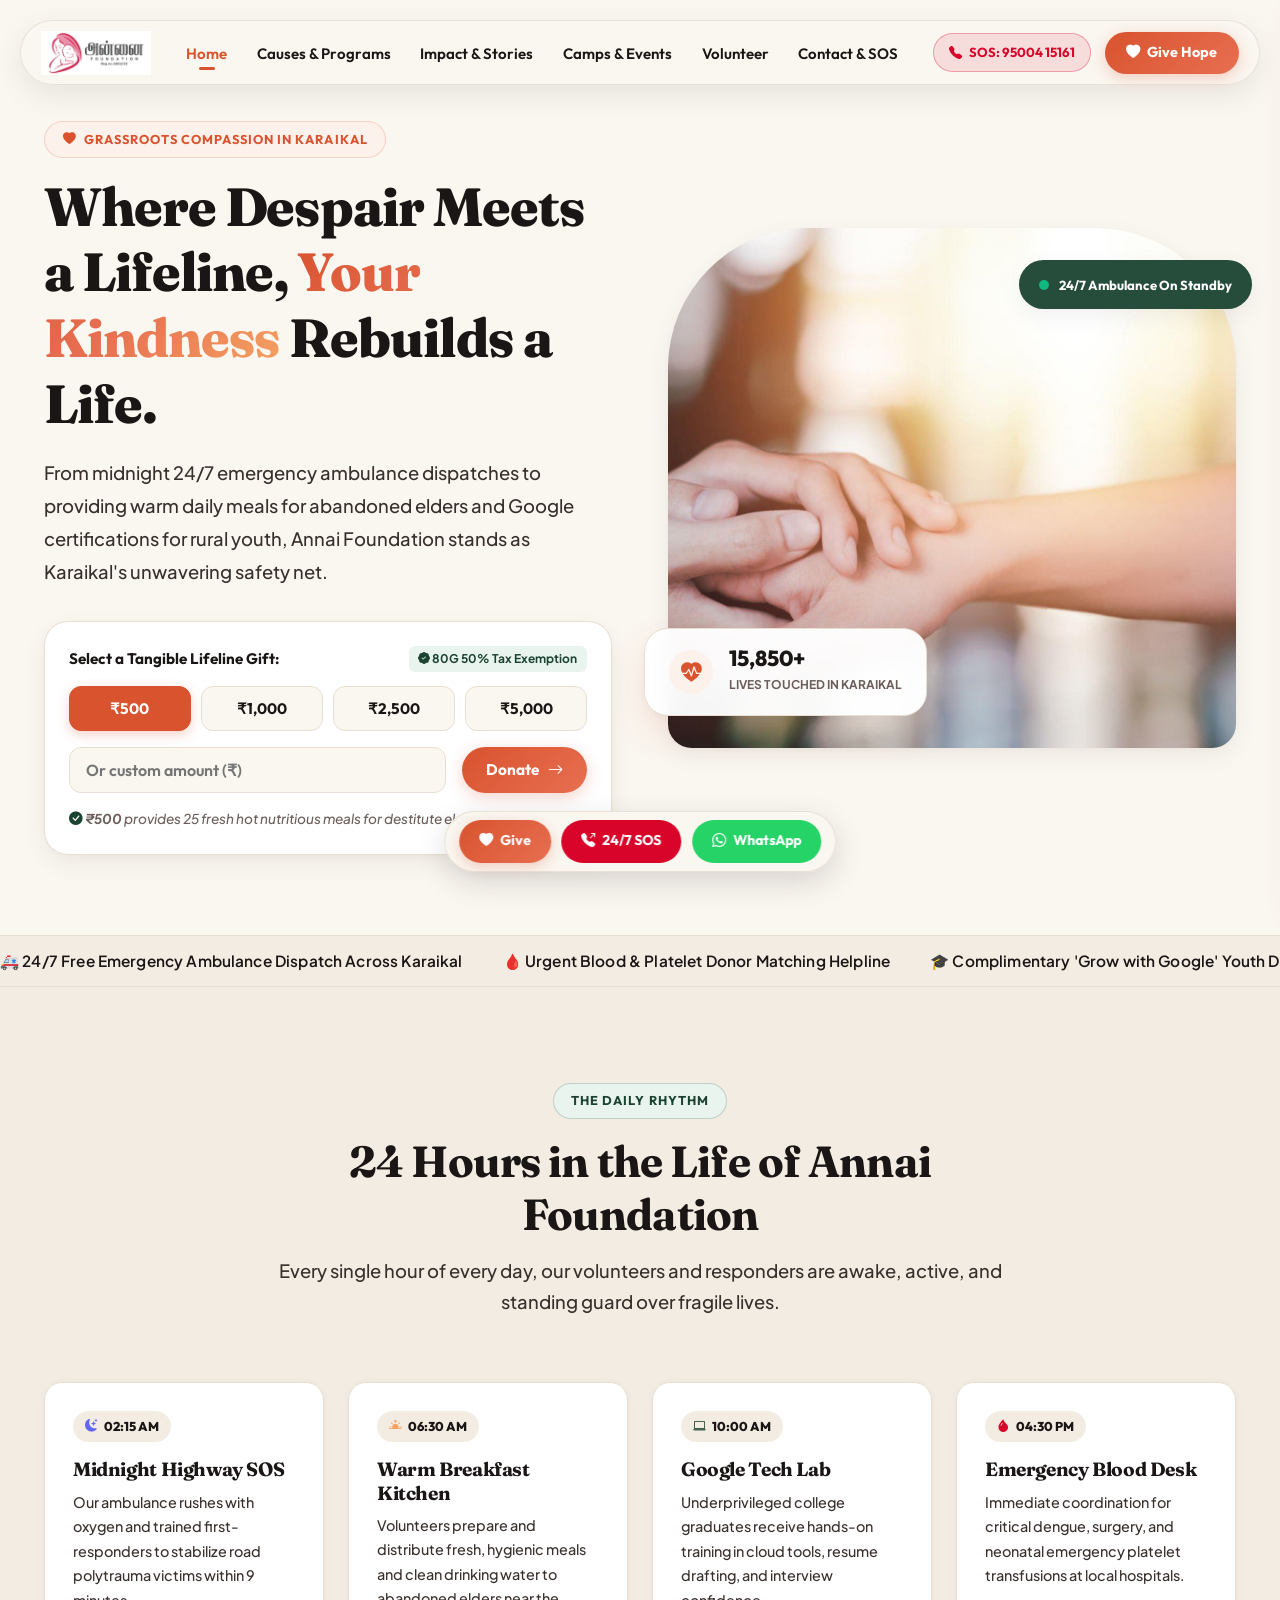
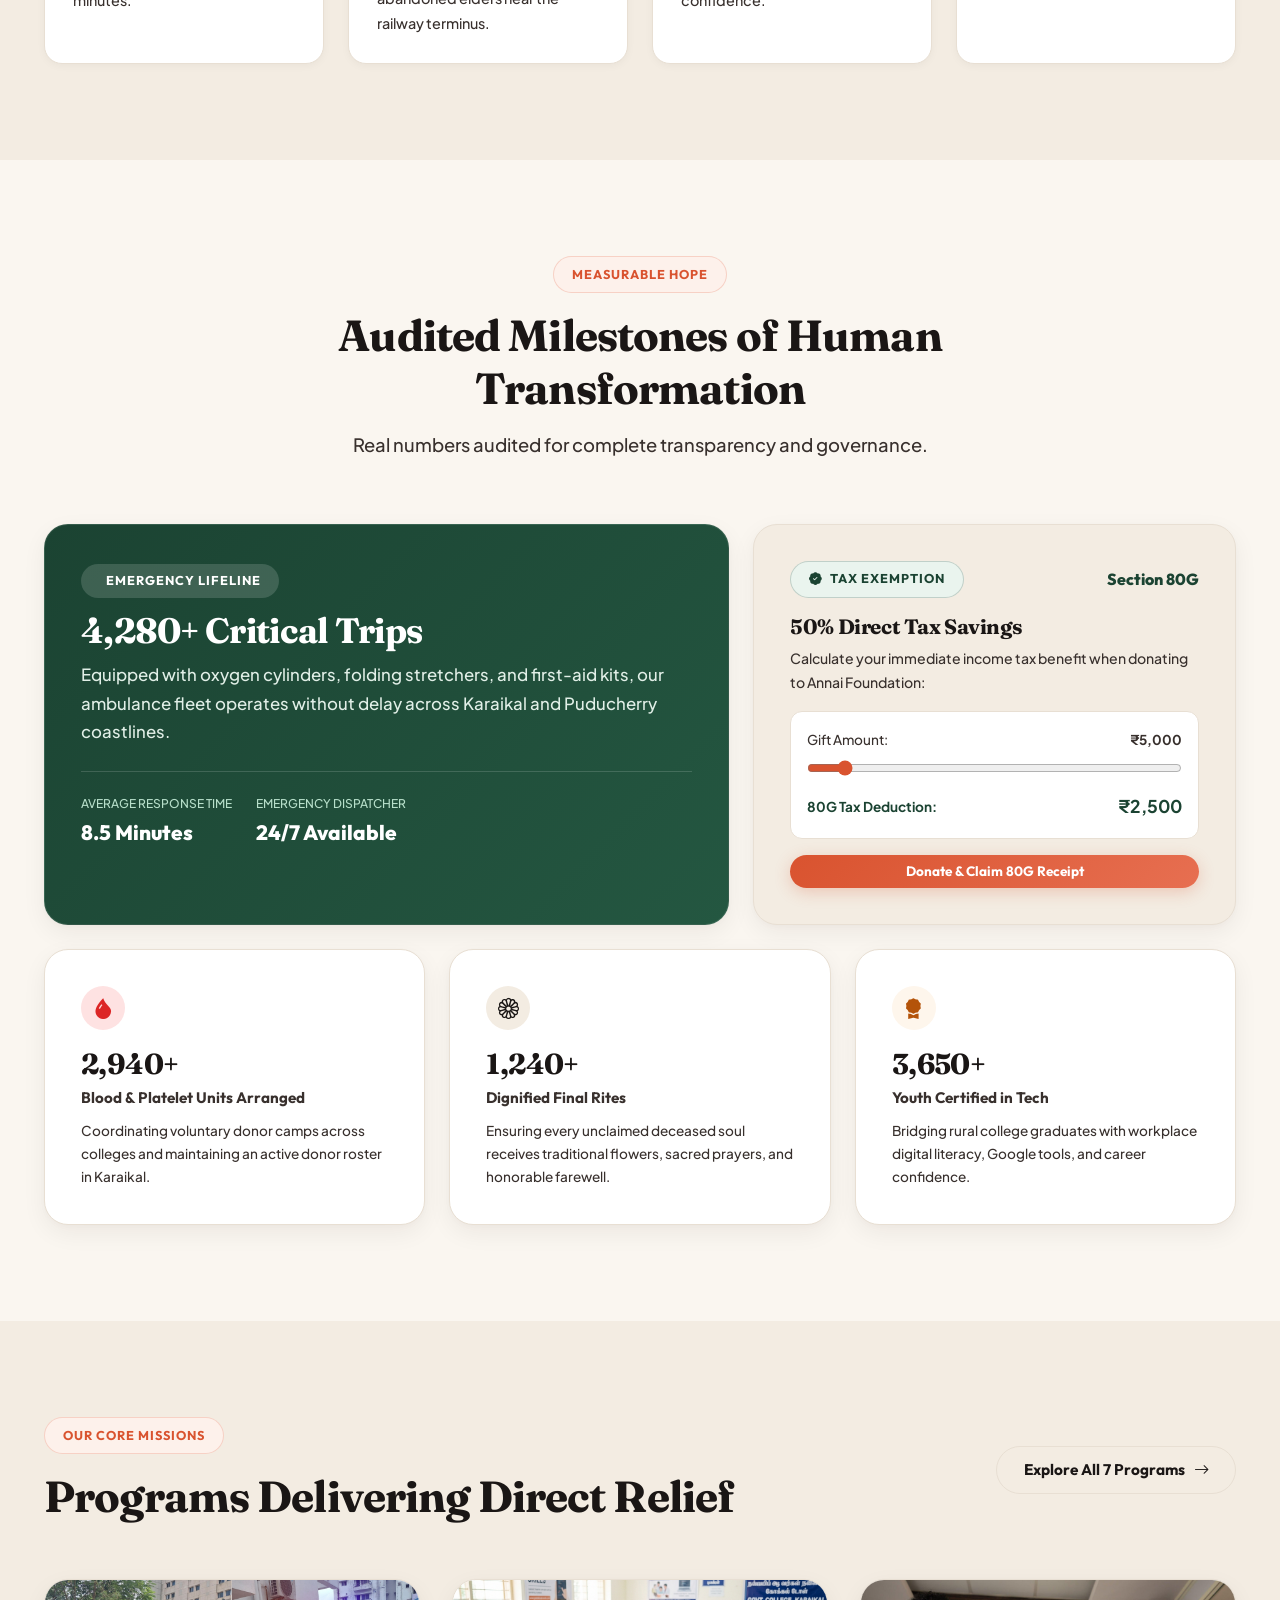
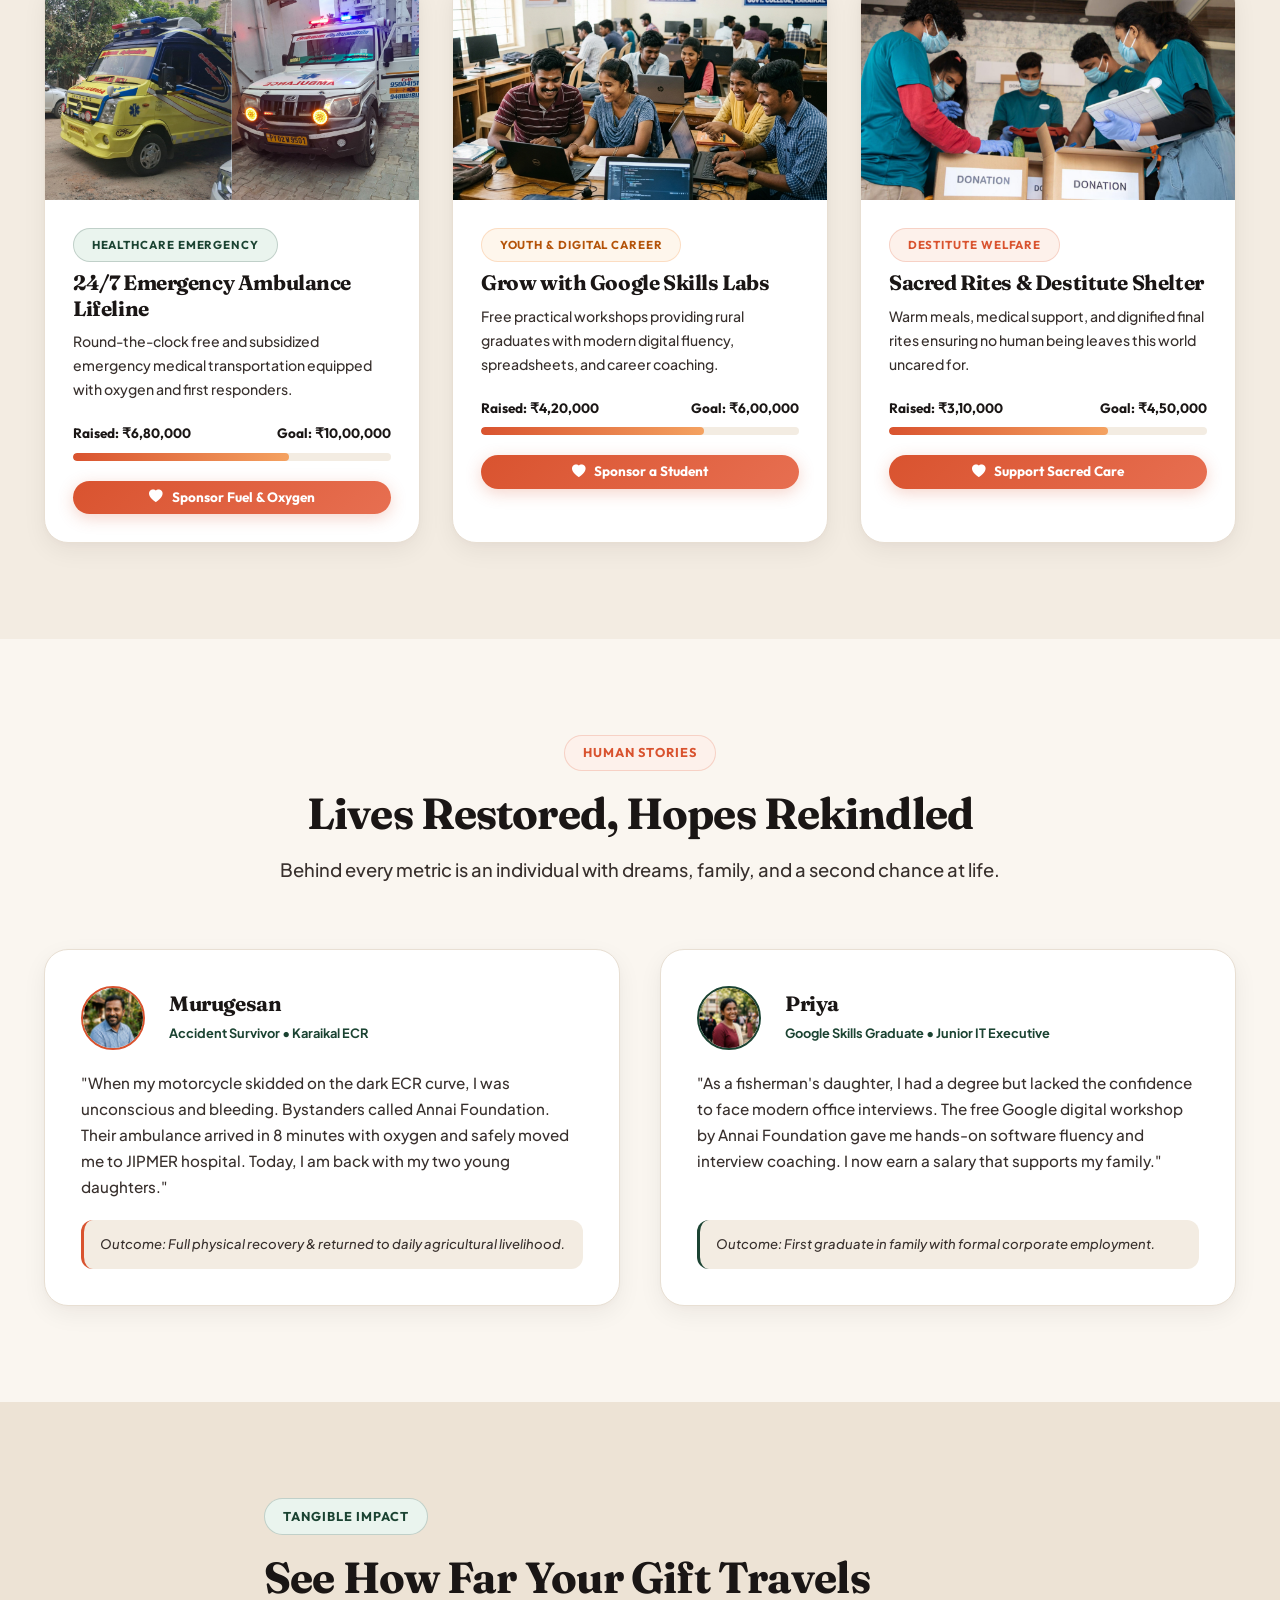
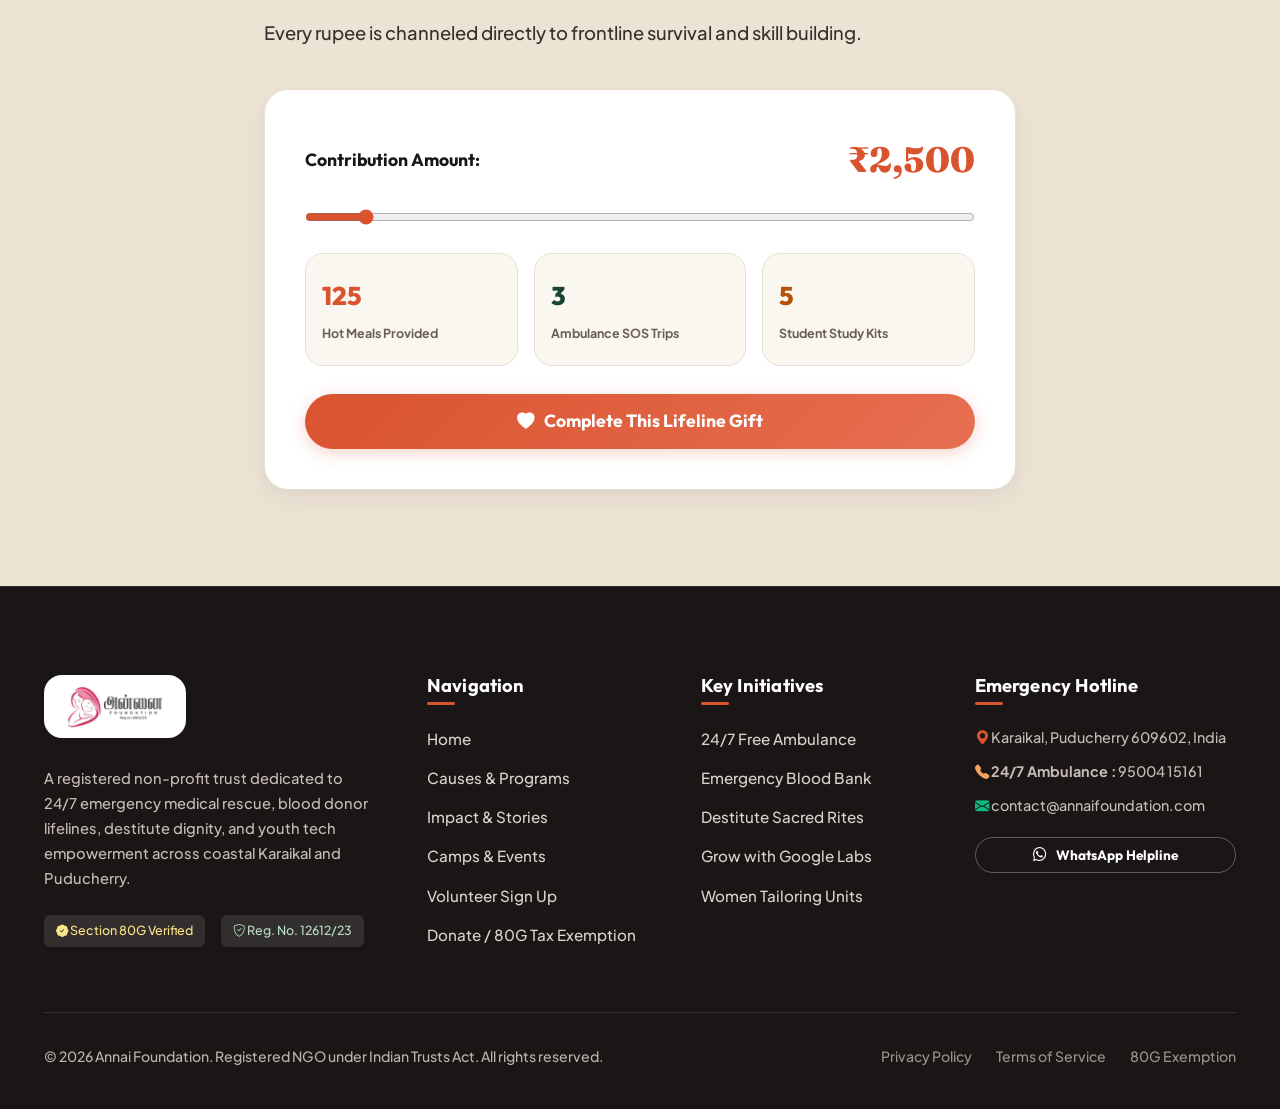
==== commit cfca5131: "index.html" ====
--- a/index.html
+++ b/index.html
@@ -38,7 +38,7 @@
       <!-- Action Items -->
       <div class="nav-actions-island">
         <a href="javascript:void(0)" class="sos-pill-btn" data-action="demo-call" title="24/7 Ambulance SOS Hotline">
-          <i class="bi bi-telephone-fill"></i> <span>SOS</span>
+          <i class="bi bi-telephone-fill"></i> <span>SOS: 95004 15161</span>
         </a>
         <a href="donate.html" class="btn-island-donate">
           <i class="bi bi-heart-fill"></i> Give Hope
